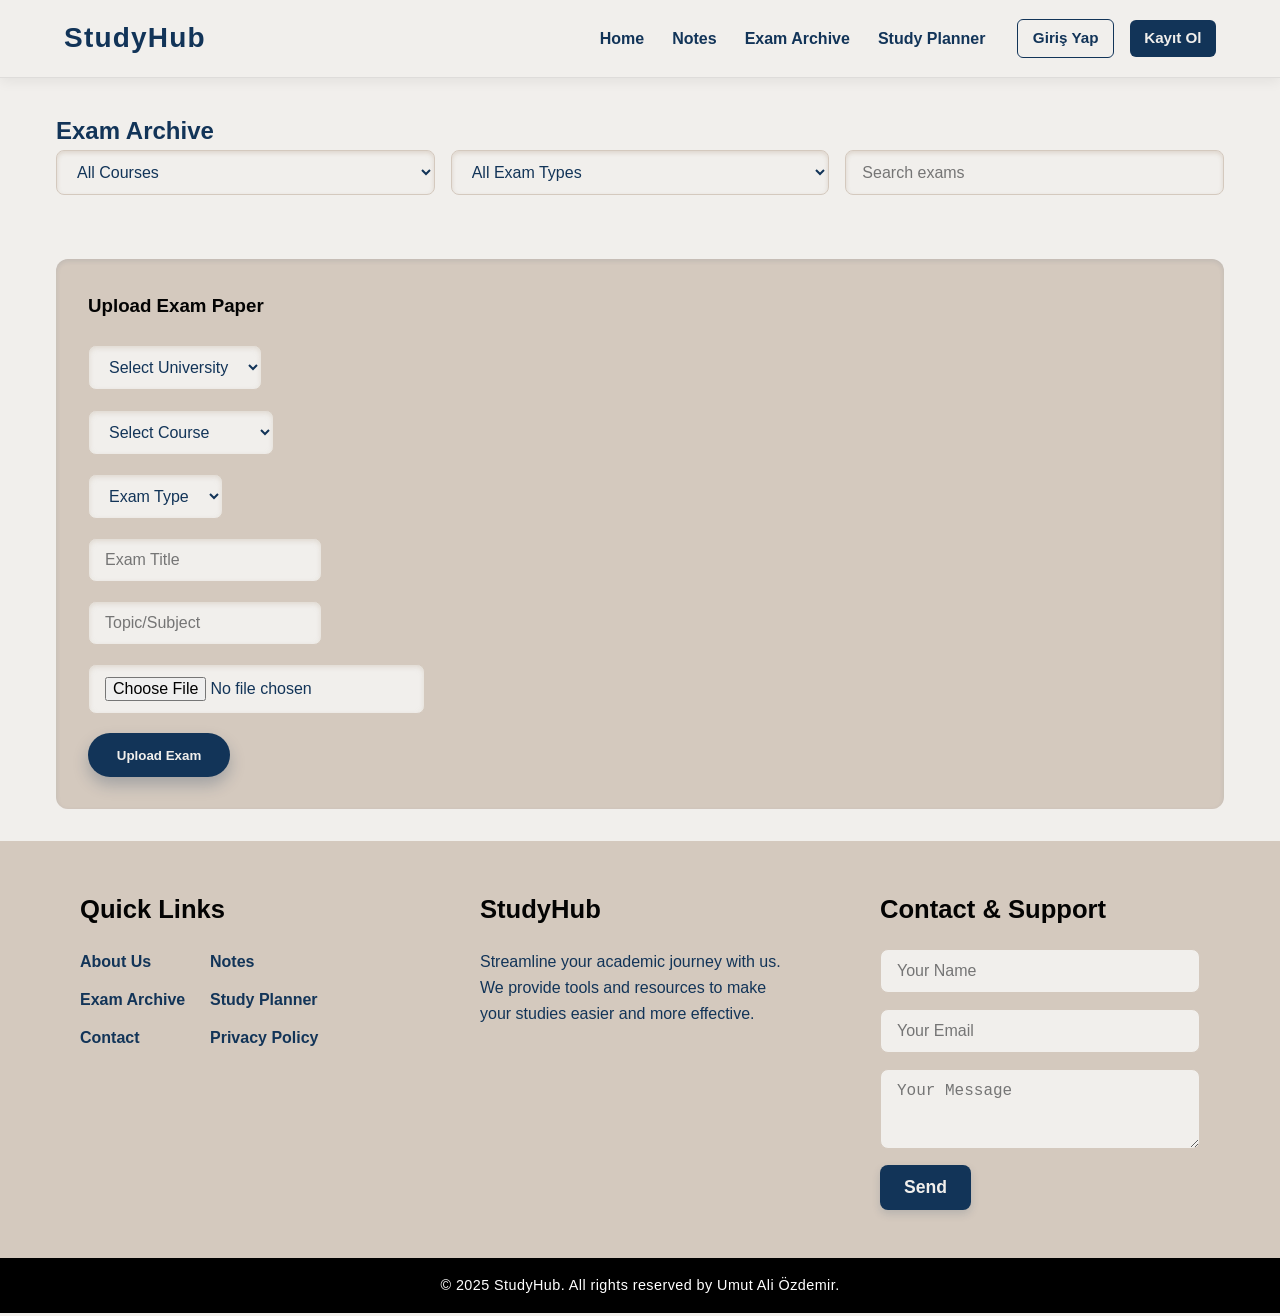
==== exams.html @ 8900dc06 "Initial commit: basic web project added" ====
<!DOCTYPE html>
<html lang="en">
<head>
  <meta charset="UTF-8" />
  <meta name="viewport" content="width=device-width, initial-scale=1" />
  <title>Exam Archive - Student Study Hub</title>
  <link rel="stylesheet" href="styles.css" />
</head>
<body>
<nav class="main-nav">
  <div class="logo">StudyHub</div>

  <div class="nav-right">
    <ul class="nav-links">
      <li><a href="index.html">Home</a></li>
      <li><a href="notes.html">Notes</a></li>
      <li><a href="exams.html" class="active">Exam Archive</a></li>
      <li><a href="planner.html">Study Planner</a></li>
    </ul>

    <div class="auth-buttons">
      <a href="login.html" class="btn-login">Giriş Yap</a>
      <a href="register.html" class="btn-signup">Kayıt Ol</a>
    </div>
  </div>

  <div class="nav-toggle">
    <span></span>
    <span></span>
    <span></span>
  </div>
</nav>



  <main>
    <section class="exam-archive container">
      <h2>Exam Archive</h2>

      <div class="exam-filters">
        <select id="course-filter" class="filter-dropdown">
          <option value="">All Courses</option>
          <option value="math">Mathematics</option>
          <option value="cs">Computer Science</option>
          <option value="physics">Physics</option>
          <option value="biology">Biology</option>
        </select>

        <select id="exam-type-filter" class="filter-dropdown">
          <option value="">All Exam Types</option>
          <option value="midterm">Midterm</option>
          <option value="final">Final</option>
          <option value="resit">Resit</option>
          <option value="quiz">Quiz</option>
        </select>

        <input type="text" id="exam-search" placeholder="Search exams" class="search-input" />
      </div>

      <div class="exam-grid">
        <!-- Dynamic exams here -->
      </div>

      <div class="upload-exam-section">
        <h3>Upload Exam Paper</h3>
        <form id="exam-upload-form">
          <div class="form-group">
            <select id="upload-university" required>
              <option value="">Select University</option>
              <option value="mit">MIT</option>
              <option value="harvard">Harvard</option>
              <option value="stanford">Stanford</option>
            </select>
          </div>
          <div class="form-group">
            <select id="upload-course" required>
              <option value="">Select Course</option>
              <option value="math">Mathematics</option>
              <option value="cs">Computer Science</option>
              <option value="physics">Physics</option>
              <option value="biology">Biology</option>
            </select>
          </div>
          <div class="form-group">
            <select id="upload-exam-type" required>
              <option value="">Exam Type</option>
              <option value="midterm">Midterm</option>
              <option value="final">Final</option>
              <option value="resit">Resit</option>
              <option value="quiz">Quiz</option>
            </select>
          </div>
          <div class="form-group">
            <input type="text" id="exam-title" placeholder="Exam Title" required />
          </div>
          <div class="form-group">
            <input type="text" id="exam-topic" placeholder="Topic/Subject" required />
          </div>
          <div class="form-group">
            <input type="file" id="exam-file" accept=".pdf" required />
          </div>
          <button type="submit" class="upload-btn">Upload Exam</button>
        </form>
      </div>
    </section>
  </main>

<footer>
  <div class="main-footer">
    <div class="footer-left">
      <h3>Quick Links</h3>
      <ul class="quick-links">
        <li><a href="about.html">About Us</a></li>
        <li><a href="notes.html">Notes</a></li>
        <li><a href="exams.html">Exam Archive</a></li>
        <li><a href="planner.html">Study Planner</a></li>
        <li><a href="contact.html">Contact</a></li>
        <li><a href="privacy.html">Privacy Policy</a></li>
      </ul>
      
    </div>

    <div class="footer-middle">
      <h3>StudyHub</h3>
      <p>
        Streamline your academic journey with us. We provide tools and resources to make your studies easier and more effective.
      </p>
      <div class="social-media" aria-label="Social Media Links">
        <a href="#" aria-label="Instagram"><i class="fab fa-instagram"></i></a>
        <a href="#" aria-label="Twitter"><i class="fab fa-twitter"></i></a>
        <a href="#" aria-label="LinkedIn"><i class="fab fa-linkedin"></i></a>
      </div>

      
    </div>

    <div class="footer-right">
      <h3>Contact & Support</h3>
      <form class="footer-form" onsubmit="return false;">
        <input type="text" placeholder="Your Name" required maxlength="50" />
        <input type="email" placeholder="Your Email" required maxlength="50" />
        <textarea rows="3" placeholder="Your Message" maxlength="300"></textarea>
        <button type="submit">Send</button>
      </form>
    </div>
</div>

  <div class="footer-bottom">
    © 2025 StudyHub. All rights reserved by Umut Ali Özdemir.
  </div>
</footer>

  <script src="script.js"></script>
</body>
</html>
---- styles.css ----
:root {
    --background-color: rgb(241, 239, 236);
    --secondary-background: rgb(212, 201, 190);
    --primary-text: rgb(18, 52, 88);
    --dark-accent: rgb(3, 3, 3);
    --transition-speed: 0.3s;
}

/* Reset */
* {
    margin: 0;
    padding: 0;
    box-sizing: border-box;
}

html, body {
  height: 100%;
  margin: 0;
  padding: 0;
}



main {
  flex: 1 0 auto;  /* main içeriğin büyümesini sağlar */
}

footer {
  flex-shrink: 0;  /* footer küçülmez, hep en altta kalır */
}
/* Body */
body {
    font-family: 'Segoe UI', Tahoma, Geneva, Verdana, sans-serif;
    background-color: var(--background-color);
    color: var(--primary-text);
    line-height: 1.6;
    margin: 0;

    display: flex;
    flex-direction: column;
    min-height: 100vh;

    padding-top: 80px; /* Navbar yüksekliği kadar boşluk (ayarlanabilir) */
}



/* Navigation Bar */
.main-nav {
    position: fixed;
    top: 0;
    left: 0;
    right: 0;
    z-index: 1000;
    width: 100%;
    box-sizing: border-box;
    background-color: rgba(241, 239, 236, 0.95); /* var(--background-color) şeffaf */
    backdrop-filter: blur(4px); /* modern şeffaflık efekti */   
    border-bottom: 1px solid rgba(0, 0, 0, 0.08); /* alt çizgi daha yumuşak */
    box-shadow: 0 4px 12px rgba(0, 0, 0, 0.06); /* daha derin gölge */
    padding: 1rem 5%;
    color: var(--primary-text);
    display: flex;
    justify-content: space-between;  /* değişmedi */
    align-items: center;
    transition: background-color var(--transition-speed) ease, box-shadow var(--transition-speed) ease;
}

.logo {
    color: var(--primary-text);
    font-weight: 700;
    letter-spacing: 1.2px;
    font-size: 1.75rem;
    cursor: pointer;
    transition: transform var(--transition-speed) ease;
    user-select: none; /* Seçilemeyi engeller */
}

.logo:hover {
    transform: scale(1.05);
}



/* Yeni eklenen sağdaki kapsayıcı: nav-links + auth-buttons'ı birlikte tutacak */
.nav-right {
    display: flex;
    align-items: center;
    gap: 2rem;
}

.auth-buttons {
    display: flex;
    gap: 1rem;
    align-items: center;
}

.auth-buttons a {
    text-decoration: none;
    padding: 0.4rem 0.9rem;
    border-radius: 6px;
    font-size: 0.95rem;
    font-weight: 600;
    transition: background-color 0.3s ease, color 0.3s ease;
}

.btn-login {
    color: var(--primary-text);
    border: 1px solid var(--primary-text);
    background-color: transparent;
}

.btn-login:hover {
    background-color: var(--primary-text);
    color: var(--background-color);
}

.btn-signup {
    background-color: var(--primary-text);
    color: var(--background-color);
}

.btn-signup:hover {
    background-color: var(--dark-accent);
}

/* Nav links - margin kaldırıldı, gap ile aralık verildi */
.nav-links {
    display: flex;
    list-style: none;
    gap: 1.75rem;
    margin: 0;
    padding: 0;
}

.nav-links li {
    margin: 0;
}

.nav-links a {
    color: var(--primary-text);
    text-decoration: none;
    font-weight: 600;
    position: relative;
    transition: color var(--transition-speed) ease;
}

.nav-links a::after {
    content: '';
    position: absolute;
    width: 0;
    height: 2px;
    bottom: -5px;
    left: 0;
    background-color: var(--primary-text);
    transition: width var(--transition-speed) ease;
    border-radius: 2px;
}

.nav-links a:hover {
    color: var(--dark-accent);
}

.nav-links a:hover::after {
    width: 100%;
}

/* Mobile Nav Toggle */
.nav-toggle {
    display: none;
    flex-direction: column;
    cursor: pointer;
    width: 28px;
    height: 22px;
    justify-content: space-between;
}

.nav-toggle span {
    height: 3px;
    width: 100%;
    background-color: var(--primary-text);
    border-radius: 2px;
    transition: all var(--transition-speed) ease;
}

.nav-toggle:hover span {
    background-color: var(--dark-accent);
}

/* Hero Section */
.hero {
    background: linear-gradient(135deg, var(--primary-text), var(--secondary-background));
    color: var(--background-color);
    text-align: center;
    padding: 8rem 2rem;
    user-select: none;
}


.hero-content h1 {
    font-size: 3rem;
    font-weight: 700;
    margin-bottom: 0.75rem;
    text-shadow: 1px 1px 6px rgba(0,0,0,0.15);
}

.hero-content p {
    font-size: 1.2rem;
    margin-bottom: 2rem;
    font-weight: 500;
    text-shadow: 1px 1px 4px rgba(0,0,0,0.1);
}

.hero .subtext {
  font-size: 1rem;
  max-width: 600px;
  margin: 0 auto 2rem auto;
  color: rgba(255, 255, 255, 0.85); /* biraz daha soluk, ikincil yazı rengi */
  line-height: 1.6;
}

.cta-button {
    display: inline-block;
    background-color: var(--background-color);
    color: var(--primary-text);
    padding: 0.85rem 2rem;
    font-weight: 700;
    border-radius: 35px;
    text-decoration: none;
    box-shadow: 0 8px 15px rgba(212, 201, 190, 0.4);
    transition: all var(--transition-speed) ease;
    user-select: none;
}

.cta-button:hover {
    background-color: var(--primary-text);
    color: var(--background-color);
    box-shadow: 0 12px 20px rgba(3,3,3,0.4);
    transform: translateY(-4px);
}

/* Features Section */
.features {
    display: flex;
    justify-content: space-around;
    padding: 3rem 5%;
    background-color: var(--background-color);
    gap: 2rem;
    flex-wrap: wrap;
}

.feature {
    background-color: var(--secondary-background);
    border-radius: 12px;
    padding: 2rem 1.5rem;
    max-width: 300px;
    flex: 1 1 280px;
    box-shadow: 0 4px 8px rgba(18, 52, 88, 0.08);
    transition: transform var(--transition-speed) ease, box-shadow var(--transition-speed) ease;
    cursor: default;
    user-select: none;
}

.feature:hover {
    transform: translateY(-8px);
    box-shadow: 0 14px 24px rgba(18, 52, 88, 0.18);
}

.feature h2 {
    margin-bottom: 1rem;
    font-size: 1.5rem;
    color: var(--dark-accent);
}

.feature p {
    font-size: 1rem;
    color: var(--primary-text);
}

/* Notes & Exams Sections - Filters */
.notes-filter,
.exam-filters {
    display: flex;
    justify-content: space-between;
    margin-bottom: 2rem;
    gap: 1rem;
    flex-wrap: wrap;
}

.filter-dropdown,
.search-input {
    background-color: var(--background-color);
    border: 1.8px solid var(--secondary-background);
    padding: 0.75rem 1rem;
    border-radius: 8px;
    font-size: 1rem;
    color: var(--primary-text);
    box-shadow: inset 0 2px 4px rgba(212, 201, 190, 0.7);
    transition: border-color var(--transition-speed) ease, box-shadow var(--transition-speed) ease;
    flex: 1 1 250px;
    min-width: 200px;
    user-select: none;
}

.filter-dropdown:focus,
.search-input:focus,
input[type="text"]:focus,
select:focus {
    outline: none;
    border-color: var(--primary-text);
    box-shadow: 0 0 8px 2px rgba(18, 52, 88, 0.25);
}

/* Notes & Exams Grid */
.notes-grid,
.exam-grid {
    display: grid;
    grid-template-columns: repeat(auto-fill, minmax(280px, 1fr));
    gap: 1.25rem;
    margin-bottom: 2rem;
}

/* Cards */
.note-card,
.exam-card {
    background-color: var(--background-color);
    border: 1.5px solid var(--secondary-background);
    border-radius: 10px;
    padding: 1.5rem 1.25rem;
    box-shadow: 0 3px 6px rgba(18, 52, 88, 0.07);
    transition: transform var(--transition-speed) ease, box-shadow var(--transition-speed) ease;
    display: flex;
    flex-direction: column;
    user-select: none;
}

.note-card:hover,
.exam-card:hover {
    transform: translateY(-7px);
    box-shadow: 0 15px 30px rgba(18, 52, 88, 0.18);
}

.note-card h3,
.exam-card h3 {
    margin-bottom: 0.8rem;
    color: var(--dark-accent);
}

.note-details,
.exam-details {
    font-size: 0.9rem;
    color: var(--primary-text);
    margin-bottom: 1.1rem;
    font-weight: 500;
    user-select: text;
}

/* Download Buttons */
.download-btn,
.exam-download-btn {
    align-self: flex-start;
    background-color: var(--primary-text);
    color: var(--background-color);
    border: none;
    padding: 0.55rem 1.2rem;
    border-radius: 25px;
    font-weight: 600;
    cursor: pointer;
    box-shadow: 0 6px 10px rgba(18, 52, 88, 0.15);
    transition: background-color var(--transition-speed) ease, transform var(--transition-speed) ease;
    user-select: none;
    text-decoration: none;
    display: inline-block;
}

.download-btn:hover,
.exam-download-btn:hover {
    background-color: var(--dark-accent);
    transform: translateY(-3px);
    box-shadow: 0 8px 16px rgba(3, 3, 3, 0.25);
}

/* Upload Sections */
.upload-section,
.upload-exam-section {
    background-color: var(--secondary-background);
    padding: 2rem;
    border-radius: 12px;
    box-shadow: inset 0 2px 5px rgba(18, 52, 88, 0.1);
    user-select: none;
}

.upload-section h3,
.upload-exam-section h3 {
    margin-bottom: 1.5rem;
    font-weight: 700;
    color: var(--dark-accent);
}

/* Upload Forms */
.upload-section form,
.upload-exam-section form {
    display: flex;
    flex-direction: column;
    gap: 1.2rem;
}

.upload-section select,
.upload-exam-section select,
.upload-section input[type="text"],
.upload-exam-section input[type="text"],
.upload-section input[type="file"],
.upload-exam-section input[type="file"] {
    padding: 0.75rem 1rem;
    border-radius: 8px;
    border: 1.8px solid var(--secondary-background);
    background-color: var(--background-color);
    color: var(--primary-text);
    font-size: 1rem;
    box-shadow: inset 0 2px 5px rgba(212, 201, 190, 0.6);
    transition: border-color var(--transition-speed) ease, box-shadow var(--transition-speed) ease;
}

.upload-section select:focus,
.upload-exam-section select:focus,
.upload-section input[type="text"]:focus,
.upload-exam-section input[type="text"]:focus {
    outline: none;
    border-color: var(--primary-text);
    box-shadow: 0 0 9px 3px rgba(18, 52, 88, 0.22);
}

/* Upload Buttons */
.upload-btn {
    background-color: var(--primary-text);
    color: var(--background-color);
    padding: 0.9rem 1.8rem;
    font-weight: 700;
    border-radius: 35px;
    border: none;
    cursor: pointer;
    align-self: flex-start;
    box-shadow: 0 8px 15px rgba(18, 52, 88, 0.25);
    transition: background-color var(--transition-speed) ease, transform var(--transition-speed) ease;
    user-select: none;
}

.upload-btn:hover {
    background-color: var(--dark-accent);
    transform: translateY(-4px);
    box-shadow: 0 14px 24px rgba(3, 3, 3, 0.35);
}

/* Study Planner Section */
.study-planner {
    background-color: var(--background-color);
    padding: 4rem 5%;
    text-align: center;
}

.study-planner h2 {
    color: var(--dark-accent);
    margin-bottom: 1rem;
    font-size: 2rem;
}

.study-planner p {
    color: var(--primary-text);
    font-size: 1.1rem;
}





.main-footer {
  background-color: var(--secondary-background);
  padding: 3rem 4rem;
  color: var(--primary-text);
  font-size: 1rem;                /* Yazı boyutu biraz artırıldı */
  display: flex;
  gap: 3rem;
  flex-wrap: nowrap;
  justify-content: space-between;
  width: 100%;
  box-sizing: border-box;
  max-width: var(--max-width);
  margin: 0 auto;
  align-items: flex-start;
}

.footer-left, .footer-middle, .footer-right {
  flex: 1 1 33.333%;
  min-width: 200px;
  box-sizing: border-box;
  padding: 0 1rem;
  text-align: left;
  display: flex;
  flex-direction: column;
}

/* Başlıkları büyüttüm */
.main-footer h3, .main-footer h4 {
  color: var(--dark-accent);
  margin-bottom: 1.2rem;
  font-weight: 800;
  font-size: 1.6rem;          /* Başlık font büyüklüğü artırıldı */
}

/* Quick Links 2 sütun, biraz daha bol boşluk */
.quick-links {
  list-style: none;
  padding: 0;
  margin: 0;
  display: flex;
  flex-wrap: wrap;
  gap: 0;
  max-width: 260px;          /* biraz genişlettim */
}

.quick-links li {
  width: 50%;
  margin-bottom: 0.75rem;    /* alt boşluk biraz artırıldı */
}

.quick-links a {
  text-decoration: none;
  color: var(--primary-text);
  font-weight: 600;
  transition: color 0.3s ease;
}

.quick-links a:hover {
  color: var(--dark-accent);
}

/* Data Security kutusu biraz daha geniş ve üstten daha fazla boşluk */
.data-security {
  background-color: var(--background-color);
  border-radius: 8px;
  padding: 1rem 1.2rem;
  box-shadow: 0 2px 6px rgba(18, 52, 88, 0.08);
  color: var(--primary-text);
  font-size: 1rem;
  line-height: 1.6;
  margin-top: 2rem;
  max-width: 320px;
  text-align: left;
}

/* Contact form genişliği biraz artırıldı */
.footer-form {
  width: 100%;
  max-width: 360px;
  display: flex;
  flex-direction: column;
}

/* Input ve textarea font büyüklüğü artırıldı, padding artırıldı */
.footer-form input,
.footer-form textarea {
  width: 100%;
  padding: 0.75rem 1rem;
  margin-bottom: 1rem;
  border-radius: 8px;
  border: 1px solid var(--secondary-background);
  background-color: var(--background-color);
  color: var(--primary-text);
  font-size: 1rem;
  resize: vertical;
  box-sizing: border-box;
  transition: border-color 0.3s ease;
}

.footer-form input:focus,
.footer-form textarea:focus {
  outline: none;
  border-color: var(--primary-text);
  box-shadow: 0 0 6px rgba(18, 52, 88, 0.3);
}

/* Buton daha büyük ve belirgin */
.footer-form button {
  background-color: var(--primary-text);
  color: var(--background-color);
  padding: 0.75rem 1.5rem;
  border: none;
  border-radius: 8px;
  cursor: pointer;
  transition: background-color var(--transition-speed) ease, transform 0.2s ease;
  width: fit-content;
  align-self: flex-start;
  font-size: 1.1rem;
  font-weight: 700;
  box-shadow: 0 4px 8px rgba(18, 52, 88, 0.15);
}

.footer-form button:hover {
  background-color: var(--dark-accent);
  transform: translateY(-2px);
}

/* Responsive ayarlarda da form geniş ve okunaklı */
@media (max-width: 900px) {
  .footer-form {
    max-width: 100%;
    margin-bottom: 2rem;
  }
  .footer-form button {
    width: 100%;
    align-self: center;
  }
}

/* Sosyal medya ikonları görünümü zaten iyi, koruyabiliriz */

/* Footer Bottom */
.footer-bottom {
  background-color: #000;
  color: #fff;
  text-align: center;
  padding: 1rem 0;
  font-size: 0.9rem;
  letter-spacing: 0.03em;
  width: 100%;
  margin: 0;
  flex-shrink: 0;
}


/* Sosyal medya ikonları */
.social-media {
  margin-top: 1rem;
  display: flex;
  justify-content: center; /* orta hizala */
  gap: 1rem;
}

.social-media a {
  color: var(--primary-text);
  font-size: 1.3rem;
  transition: color 0.3s ease;
  text-decoration: none;
}

.social-media a:hover {
  color: var(--dark-accent);
}







/* Responsive Styles */
@media screen and (max-width: 768px) {
    .nav-toggle {
        display: flex;
    }

    .nav-links {
        position: absolute;
        top: 62px;
        left: 0;
        width: 100%;
        background-color: var(--background-color);
        flex-direction: column;
        border-top: 1.5px solid var(--secondary-background);
        box-shadow: 0 8px 15px rgba(18, 52, 88, 0.15);
        display: none;
        z-index: 999;
    }

    .nav-links.show {
        display: flex;
    }

    .nav-links li {
        margin: 1rem 0;
        text-align: center;
    }

    .features {
        flex-direction: column;
        align-items: center;
    }

    .feature {
        margin-bottom: 1.5rem;
    }

    .notes-filter,
    .exam-filters {
        flex-direction: column;
    }

    .filter-dropdown,
    .search-input {
        width: 100%;
    }
}


/* Mobil menü açıkken .nav-links görünür olur */
.nav-links.show {
    display: flex !important;
    flex-direction: column;
    position: absolute;
    top: 60px; /* Menü yüksekliğine göre ayarla */
    left: 0;
    width: 100%;
    background-color: var(--background-color);
    border-top: 1px solid var(--secondary-background);
    padding: 1rem 0;
    z-index: 1000;
}

/* Menü elemanları mobilde daha uygun görünür */
.nav-links.show li {
    margin: 1rem 0;
    text-align: center;
}


.note-card,
.exam-card,
.feature {
    background-color: var(--background-color);
    border: 1px solid var(--secondary-background);
    transition: transform 0.3s ease, box-shadow 0.3s ease;
    will-change: transform;
}

.note-card:hover,
.exam-card:hover,
.feature:hover {
    transform: translateY(-8px) scale(1.02);
    box-shadow: 0 8px 20px rgba(18, 52, 88, 0.15);
}


.fade-in {
    opacity: 0;
    transform: translateY(30px);
    transition: opacity 0.6s ease-out, transform 0.6s ease-out;
}

.fade-in.visible {
    opacity: 1;
    transform: translateY(0);
}


.cta-button:active,
.upload-btn:active,
.download-btn:active {
    transform: scale(0.96);
    box-shadow: 0 3px 6px rgba(3, 3, 3, 0.2);
}

/* --- SENİN ESKİ CSS’NİN TAMAMI --- */
/* ... Eski CSS kodların olduğu kısım değişmeden kalacak ... */

/* Eklenen ana sayfa bölümleri için ek stil */
/* Testimonial bölümü */
.testimonials {
  background-color: var(--secondary-background);
  padding: 2.5rem 1rem;
  border-radius: 10px;
  margin: 3rem 0;
  text-align: center;
}

.testimonial-list {
  display: flex;
  justify-content: center;
  gap: 2rem;
  flex-wrap: wrap;
}

.testimonial {
  background-color: var(--background-color);
  padding: 1.5rem;
  border-radius: 8px;
  box-shadow: 0 6px 12px rgba(18, 52, 88, 0.1);
  max-width: 300px;
}

.testimonial p {
  font-style: italic;
  margin-bottom: 1rem;
}

.testimonial span {
  font-weight: 600;
  color: var(--primary-text);
}

/* Haber listesi */
.news {
  margin-bottom: 3rem;
  text-align: center;
}

.news-list {
  list-style-type: disc;
  padding-left: 1.5rem;
  font-size: 1.1rem;
  color: var(--primary-text);
  max-width: 700px;
  margin: 0 auto;
}

/* Container sınıfı eklenmişse, ona max genişlik ve padding */
.container {
  max-width: 1200px;
  margin: 0 auto;
  padding: 2rem 1rem;
}


.news h3,
.updates h3 {
  font-size: 1.6rem;
  color: var(--primary-text);
  margin-bottom: 1rem;
  font-weight: 700;
  border-bottom: 2px solid var(--primary-text);
  display: inline-block;
  padding-bottom: 0.3rem;
}

.news-list li,
.updates-list li {
  position: relative;
  padding-left: 25px;
  margin-bottom: 0.7rem;
  font-size: 1.1rem;
  color: var(--primary-text);
  cursor: default;
}

/* Küçük ok ikonu (SVG veya Unicode kullanabiliriz) */
.news-list li::before,
.updates-list li::before {
  content: "➔"; /* Unicode ok işareti */
  position: absolute;
  left: 0;
  top: 0;
  color: var(--secondary-background);
  font-size: 1.3rem;
  line-height: 1;
  user-select: none;
}

/* Listelerin arasına hafif çizgi */
.news-list li:not(:last-child),
.updates-list li:not(:last-child) {
  border-bottom: 1px solid var(--secondary-background);
  padding-bottom: 0.5rem;
}

/* Updates bölüm ufak padding ve aralık */
.updates {
  margin-top: 2rem;
  background-color: var(--background-color);
  border: 1px solid var(--secondary-background);
  border-radius: 8px;
  padding: 1rem 1.5rem;
  max-width: 600px;
  margin-left: auto;
  margin-right: auto;
}

/* Responsive de liste font boyutu */
@media screen and (max-width: 768px) {
  .news-list li,
  .updates-list li {
    font-size: 1rem;
  }
}

/* Features container: 3 kutu yan yana, aralarında eşit boşluk */
.features {
  max-width: 960px;                 /* genişlik sınırı */
  margin: 3rem auto 3rem auto;      /* üst ve alt boşluk, sayfa ortasında */
  padding: 0 1rem;                  /* yandan boşluk */
  display: flex !important;         /* kesin flex yap, !important ekledim */
  justify-content: center;          /* kutuları ortala */
  gap: 3rem;                       /* kutular arası boşluk */
  flex-wrap: nowrap;                /* tek satırda kalacak */
}

/* Features içindeki her kutu */
.feature {
  background-color: var(--background-color);
  border: 1px solid var(--secondary-background);
  padding: 1.5rem;
  border-radius: 8px;
  text-align: center;
  width: 280px;                    /* sabit genişlik */
  transition: transform 0.3s ease;
  box-sizing: border-box;
  flex-shrink: 0;                 /* kutular küçülmesin */
}

.feature:hover {
  transform: translateY(-5px);
  box-shadow: 0 6px 12px rgba(18, 52, 88, 0.1);
}

/* Testimonials ana kapsayıcı */
.testimonials {
  background-color: var(--secondary-background);
  padding: 2rem 1.5rem;
  border-radius: 10px;
  box-shadow: 0 4px 8px rgba(18, 52, 88, 0.1);
  max-width: 960px;
  margin: 0 auto 4rem auto;      /* sayfada ortalanmış, alt boşluk */
  color: var(--primary-text);
}

/* Testimonials başlık */
.testimonials h2 {
  text-align: center;
  font-size: 2rem;
  font-weight: 700;
  margin-bottom: 2rem;
  letter-spacing: 1px;
  color: var(--dark-accent);
}

.feature-icon {
  font-size: 2rem;
  color: var(--primary-text);
  margin-bottom: 0.3rem;
}




.about,
.why-studyhub {
  background-color: var(--background-color);
  padding: 2rem 1.5rem;
  max-width: var(--max-width);
  margin: 0 auto 4rem auto;
  color: var(--primary-text);
  text-align: center;
}

.about h2,
.why-studyhub h2 {
  font-size: 2rem;
  font-weight: bold;
  margin-bottom: 1rem;
  color: var(--dark-accent);
}

.about p {
  font-size: 1.1rem;
  line-height: 1.6;
  max-width: 800px;
  margin: 0 auto;
}

.why-list {
  list-style: none;
  padding: 0;
  margin-top: 1rem;
}

.why-list li {
  font-size: 1.05rem;
  margin: 0.6rem 0;
  display: flex;
  align-items: center;
  justify-content: center;
  gap: 0.6rem;
  color: var(--primary-text);
}





.join-us,
.security,
.popular-courses {
  text-align: center;
  margin: 4rem auto;
  padding: 2rem 1.5rem;
  background-color: var(--secondary-background);
  border-radius: 10px;
  max-width: 960px;
  box-shadow: 0 4px 8px rgba(18, 52, 88, 0.05);
}

.join-us h2,
.security h2,
.popular-courses h2 {
  color: var(--dark-accent);
  margin-bottom: 1rem;
  font-size: 1.75rem;
}

.join-us p,
.security p {
  font-size: 1rem;
  color: var(--primary-text);
  margin-bottom: 1.5rem;
  line-height: 1.6;
}

.course-grid {
  display: flex;
  gap: 2rem;
  justify-content: center;
  flex-wrap: wrap;
  margin-top: 2rem;
}

.course-card {
  background-color: var(--background-color);
  border: 1px solid var(--secondary-background);
  padding: 1.5rem;
  border-radius: 8px;
  width: 240px;
  box-shadow: 0 2px 6px rgba(18, 52, 88, 0.1);
  transition: transform 0.3s ease;
}

.course-card:hover {
  transform: translateY(-5px);
  box-shadow: 0 6px 12px rgba(18, 52, 88, 0.15);
}

.course-card h3 {
  color: var(--primary-text);
  margin-bottom: 0.5rem;
}

.course-card p {
  color: var(--dark-accent);
  font-weight: 600;
}
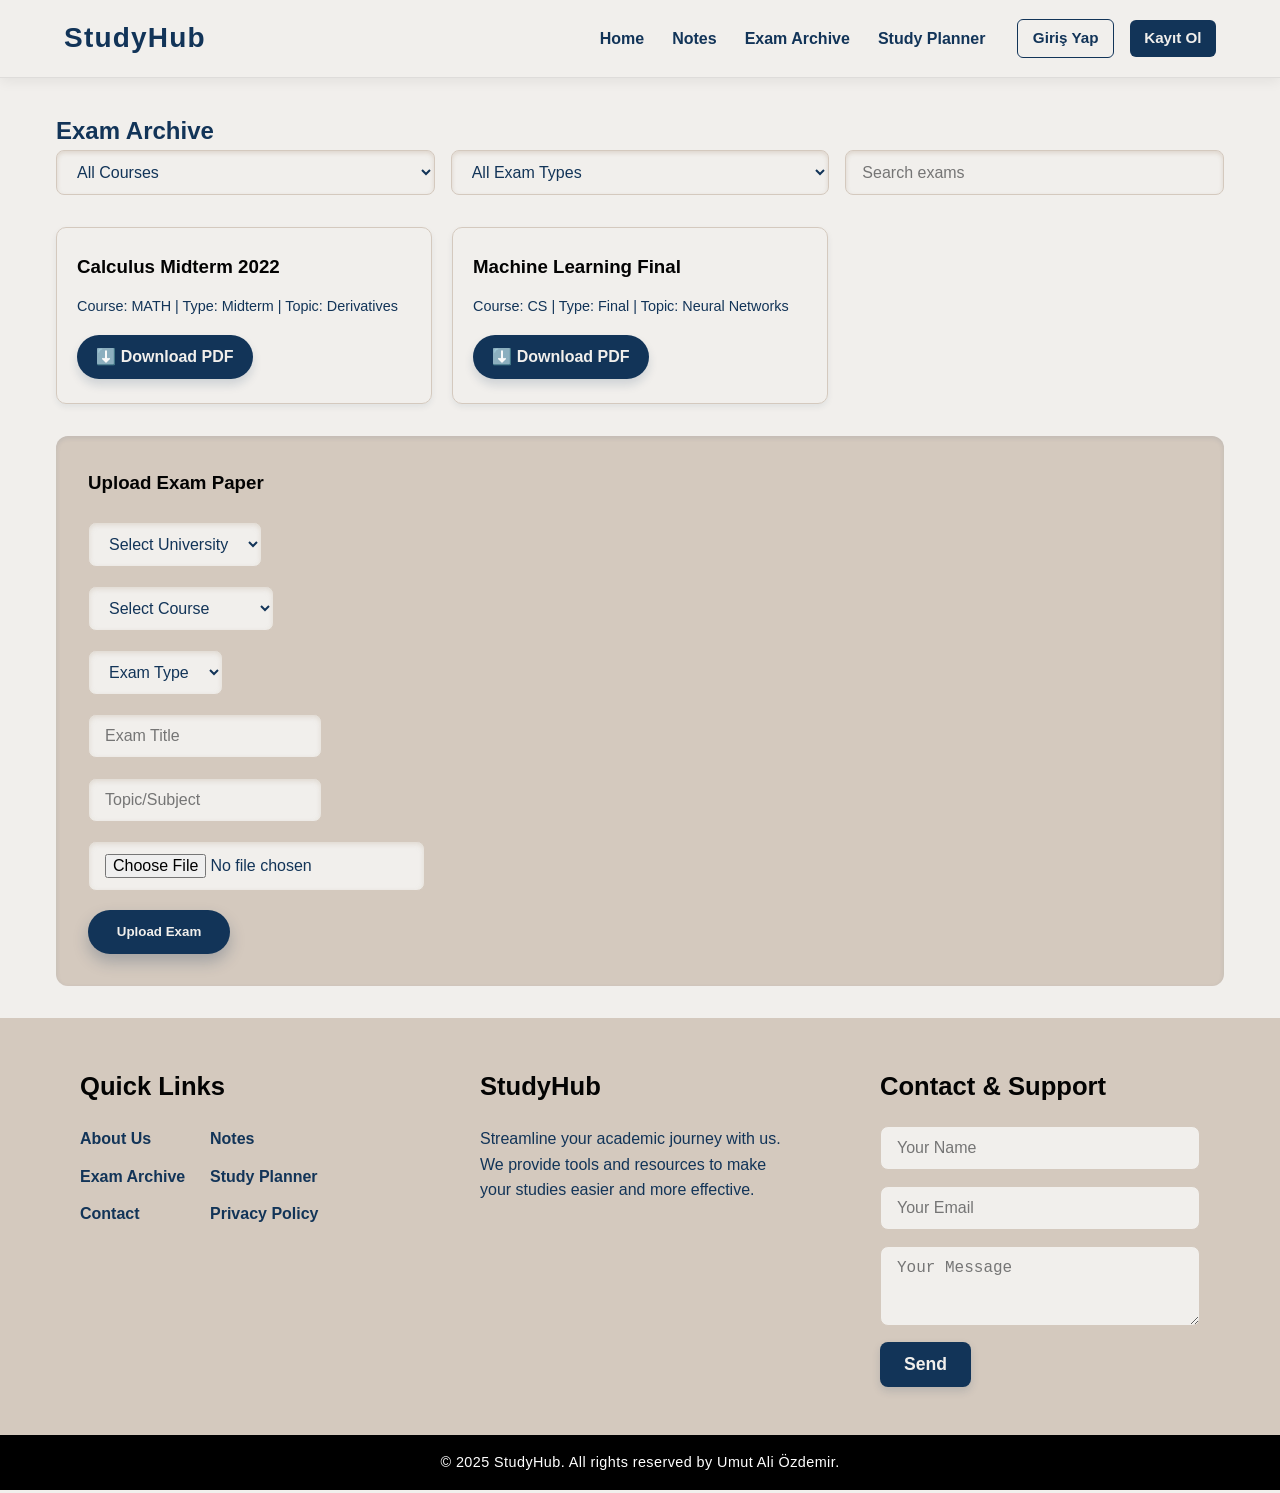
==== commit f8279fa4: "fix(navbar): resolve initialization errors and improve mobile navigation" ====
--- a/exams.html
+++ b/exams.html
@@ -10,7 +10,12 @@
 <nav class="main-nav">
   <div class="logo">StudyHub</div>
 
-  <div class="nav-right">
+  <button type="button" class="nav-toggle" aria-label="Toggle navigation" aria-expanded="false" aria-controls="primary-navigation">
+    <span aria-hidden="true"></span>
+    <span aria-hidden="true"></span>
+    <span aria-hidden="true"></span>
+  </button>
+  <div class="nav-right" id="primary-navigation">
     <ul class="nav-links">
       <li><a href="index.html">Home</a></li>
       <li><a href="notes.html">Notes</a></li>
@@ -24,11 +29,6 @@
     </div>
   </div>
 
-  <div class="nav-toggle">
-    <span></span>
-    <span></span>
-    <span></span>
-  </div>
 </nav>
 
 
--- a/styles.css
+++ b/styles.css
@@ -170,9 +170,18 @@
     display: none;
     flex-direction: column;
     cursor: pointer;
-    width: 28px;
-    height: 22px;
+    width: 44px;
+    height: 44px;
+    padding: 10px 8px;
+    border: 0;
+    background: transparent;
+    flex-shrink: 0;
     justify-content: space-between;
+}
+
+.nav-toggle:focus-visible {
+    outline: 2px solid var(--primary-text);
+    outline-offset: 3px;
 }
 
 .nav-toggle span {
@@ -659,9 +668,9 @@
         display: flex;
     }
 
-    .nav-links {
+    .main-nav .nav-right {
         position: absolute;
-        top: 62px;
+        top: 100%;
         left: 0;
         width: 100%;
         background-color: var(--background-color);
@@ -670,15 +679,32 @@
         box-shadow: 0 8px 15px rgba(18, 52, 88, 0.15);
         display: none;
         z-index: 999;
+        align-items: stretch;
+        gap: 1rem;
+        padding: 1rem 5%;
+        max-height: calc(100vh - 100%);
+        max-height: calc(100dvh - 100%);
+        overflow-y: auto;
     }
 
-    .nav-links.show {
+    .main-nav .nav-right.show {
         display: flex;
     }
 
-    .nav-links li {
-        margin: 1rem 0;
+    .main-nav .nav-links {
+        flex-direction: column;
+        gap: 0;
+    }
+
+    .main-nav .nav-links a {
+        display: block;
+        padding: 0.75rem;
         text-align: center;
+    }
+
+    .main-nav .auth-buttons {
+        justify-content: center;
+        flex-wrap: wrap;
     }
 
     .features {
@@ -699,27 +725,6 @@
     .search-input {
         width: 100%;
     }
-}
-
-
-/* Mobil menü açıkken .nav-links görünür olur */
-.nav-links.show {
-    display: flex !important;
-    flex-direction: column;
-    position: absolute;
-    top: 60px; /* Menü yüksekliğine göre ayarla */
-    left: 0;
-    width: 100%;
-    background-color: var(--background-color);
-    border-top: 1px solid var(--secondary-background);
-    padding: 1rem 0;
-    z-index: 1000;
-}
-
-/* Menü elemanları mobilde daha uygun görünür */
-.nav-links.show li {
-    margin: 1rem 0;
-    text-align: center;
 }
 
 
@@ -1047,3 +1052,530 @@
 }
 
 
+
+/* --- CALENDAR PLANNER STYLES --- */
+.study-planner {
+    background-color: var(--background-color);
+    padding: 2rem 2%;
+    text-align: center;
+    max-width: 1600px;
+    margin: 0 auto;
+}
+
+.calendar-header {
+    display: flex;
+    justify-content: space-between;
+    align-items: center;
+    margin-bottom: 1.5rem;
+}
+
+.calendar-header h2 {
+    color: var(--primary-text);
+    font-size: 2rem;
+    font-weight: 700;
+}
+
+.calendar-nav-btn {
+    background: transparent;
+    border: none;
+    font-size: 1.5rem;
+    cursor: pointer;
+    color: var(--primary-text);
+    padding: 0.5rem 1rem;
+    border-radius: 8px;
+    transition: background-color 0.3s ease;
+}
+
+.calendar-nav-btn:hover {
+    background-color: var(--secondary-background);
+}
+
+.calendar-weekdays {
+    display: grid;
+    grid-template-columns: repeat(7, 1fr);
+    gap: 10px;
+    margin-bottom: 10px;
+    font-weight: 600;
+    color: var(--primary-text);
+}
+
+.calendar-grid {
+    display: grid;
+    grid-template-columns: repeat(7, 1fr);
+    gap: 8px;
+    /* responsive min heights could be set */
+}
+
+.calendar-day {
+    background-color: #ffffff;
+    border: none;
+    border-radius: 16px;
+    min-height: 100px;
+    padding: 8px;
+    box-shadow: 0 4px 15px rgba(18, 52, 88, 0.05);
+    cursor: pointer;
+    transition: transform 0.3s ease, box-shadow 0.3s ease;
+    display: flex;
+    flex-direction: column;
+    align-items: center;
+    position: relative;
+    overflow: hidden;
+}
+
+.calendar-day.empty {
+    background-color: transparent;
+    border: none;
+    box-shadow: none;
+    cursor: default;
+}
+
+.calendar-day:hover:not(.empty) {
+    transform: translateY(-6px) scale(1.02);
+    box-shadow: 0 12px 24px rgba(18, 52, 88, 0.12);
+}
+
+.calendar-day.today {
+    background-color: #fcfcfc;
+    border: 2px solid var(--primary-text);
+}
+
+.calendar-day.today .day-number {
+    background-color: var(--primary-text);
+    color: #ffffff;
+    border-radius: 50%;
+    width: 32px;
+    height: 32px;
+    display: flex;
+    align-items: center;
+    justify-content: center;
+}
+
+.day-number {
+    font-weight: 700;
+    font-size: 1.2rem;
+    color: var(--dark-accent);
+    margin-bottom: auto;
+}
+
+.day-preview-tasks {
+    display: flex;
+    flex-wrap: wrap;
+    justify-content: center;
+    gap: 5px;
+    width: 100%;
+    margin-top: 8px;
+    margin-bottom: 4px;
+}
+
+.task-dot {
+    width: 10px;
+    height: 10px;
+    border-radius: 50%;
+    background-color: #3498db;
+    box-shadow: 0 1px 3px rgba(0,0,0,0.1);
+}
+
+.task-dot.done {
+    background-color: #2ecc71;
+}
+
+.task-dot.more {
+    background-color: #bdc3c7;
+    width: 8px;
+    height: 8px;
+    margin-top: 1px;
+}
+
+/* --- MODAL STYLES --- */
+.modal {
+    display: none; 
+    position: fixed; 
+    z-index: 2000; 
+    left: 0;
+    top: 0;
+    width: 100%; 
+    height: 100%; 
+    background-color: rgba(0,0,0,0.4); 
+    backdrop-filter: blur(5px);
+    align-items: center;
+    justify-content: center;
+}
+
+.modal.show {
+    display: flex;
+}
+
+.modal-content {
+    background-color: var(--background-color);
+    padding: 2rem;
+    border-radius: 16px;
+    width: 90%;
+    max-width: 500px;
+    box-shadow: 0 10px 30px rgba(0,0,0,0.3);
+    position: relative;
+    max-height: 90vh;
+    overflow-y: auto;
+}
+
+.close-modal {
+    color: var(--primary-text);
+    position: absolute;
+    top: 15px;
+    right: 20px;
+    font-size: 28px;
+    font-weight: bold;
+    cursor: pointer;
+    transition: color 0.3s ease;
+}
+
+.close-modal:hover {
+    color: var(--dark-accent);
+}
+
+#modal-date-title {
+    font-size: 1.8rem;
+    color: var(--dark-accent);
+    margin-bottom: 1.5rem;
+    text-align: left;
+    border-bottom: 2px solid var(--secondary-background);
+    padding-bottom: 10px;
+}
+
+.day-stats {
+    display: flex;
+    gap: 1rem;
+    margin-bottom: 1.5rem;
+}
+
+.stat-box {
+    background-color: var(--secondary-background);
+    padding: 1rem;
+    border-radius: 8px;
+    flex: 1;
+    text-align: center;
+}
+
+.stat-value {
+    display: block;
+    font-size: 1.5rem;
+    font-weight: bold;
+    color: var(--dark-accent);
+}
+
+.stat-label {
+    font-size: 0.85rem;
+    color: var(--primary-text);
+}
+
+.modal-section {
+    margin-bottom: 1.5rem;
+    text-align: left;
+}
+
+.modal-section h4 {
+    color: var(--primary-text);
+    margin-bottom: 10px;
+}
+
+#day-general-note {
+    width: 100%;
+    padding: 10px;
+    border-radius: 8px;
+    border: 1px solid var(--secondary-background);
+    resize: vertical;
+    min-height: 80px;
+    font-family: inherit;
+    font-size: 0.95rem;
+    margin-bottom: 10px;
+}
+
+.task-list {
+    list-style: none;
+    padding: 0;
+    margin-bottom: 15px;
+    display: flex;
+    flex-direction: column;
+    gap: 8px;
+}
+
+.task-item {
+    background-color: #fff;
+    border: 1px solid var(--secondary-background);
+    padding: 10px 12px;
+    border-radius: 8px;
+    display: flex;
+    flex-direction: column;
+    gap: 8px;
+}
+
+.task-item-header {
+    display: flex;
+    align-items: center;
+    justify-content: space-between;
+    gap: 10px;
+}
+
+.task-checkbox-wrapper {
+    display: flex;
+    align-items: center;
+    gap: 10px;
+    flex: 1;
+}
+
+.task-checkbox {
+    width: 18px;
+    height: 18px;
+    cursor: pointer;
+    accent-color: var(--primary-text);
+}
+
+.task-text {
+    font-size: 1rem;
+    color: var(--primary-text);
+    flex: 1;
+}
+
+.task-item.completed .task-text {
+    text-decoration: line-through;
+    color: #888;
+}
+
+.btn-delete-task {
+    background: none;
+    border: none;
+    color: #e74c3c;
+    cursor: pointer;
+    font-size: 1.2rem;
+    padding: 0 5px;
+}
+
+.btn-delete-task:hover {
+    color: #c0392b;
+}
+
+.task-note-input {
+    width: 100%;
+    padding: 6px 10px;
+    font-size: 0.85rem;
+    border: 1px dashed var(--secondary-background);
+    border-radius: 6px;
+    background-color: #f9f9f9;
+}
+
+.task-note-input:focus {
+    outline: none;
+    border-color: var(--primary-text);
+    background-color: #fff;
+}
+
+.add-task-form {
+    display: flex;
+    flex-direction: column;
+    gap: 10px;
+}
+
+#new-task-input {
+    flex: 1;
+    padding: 10px 15px;
+    border-radius: 8px;
+    border: 1px solid var(--secondary-background);
+    font-size: 1rem;
+}
+
+.btn-add-task {
+    background-color: var(--primary-text);
+    color: #fff;
+    border: none;
+    border-radius: 8px;
+    width: 45px;
+    font-size: 1.5rem;
+    cursor: pointer;
+    transition: background-color 0.2s;
+}
+
+.btn-add-task:hover {
+    background-color: var(--dark-accent);
+}
+
+@media (max-width: 768px) {
+    .calendar-weekdays, .calendar-grid {
+        gap: 5px;
+    }
+    .calendar-day {
+        min-height: 80px;
+        padding: 5px;
+    }
+    .day-number {
+        font-size: 0.9rem;
+    }
+    .preview-task {
+        font-size: 0.65rem;
+        padding: 1px 4px;
+    }
+}
+
+
+.day-note-icon {
+    position: absolute;
+    top: 10px;
+    right: 10px;
+    font-size: 1.1rem;
+    color: #e67e22; /* Soft orange for note */
+}
+
+.day-progress {
+    font-size: 0.8rem;
+    font-weight: 700;
+    color: var(--primary-text);
+    margin-top: 4px;
+    background-color: var(--secondary-background);
+    padding: 2px 6px;
+    border-radius: 12px;
+}
+
+.day-progress.completed-all {
+    background-color: #2ecc71;
+    color: white;
+}
+
+
+.btn-ai {
+    background: linear-gradient(135deg, #a29bfe, #6c5ce7);
+    color: white;
+    border: none;
+    padding: 8px 16px;
+    border-radius: 20px;
+    font-weight: 700;
+    cursor: pointer;
+    box-shadow: 0 4px 10px rgba(108, 92, 231, 0.3);
+    transition: transform 0.3s, box-shadow 0.3s;
+    font-size: 0.95rem;
+}
+.btn-ai:hover {
+    transform: translateY(-2px);
+    box-shadow: 0 6px 15px rgba(108, 92, 231, 0.4);
+}
+
+
+/* --- DEADLINE TRACKER LAYOUT --- */
+.planner-layout {
+    position: relative;
+    max-width: 800px;
+    margin: 0 auto;
+}
+
+.calendar-main {
+    width: 100%;
+}
+
+.deadline-alerts-panel {
+    position: absolute;
+    top: 0;
+    left: calc(100% + 20px);
+    width: 260px;
+    background: rgba(255, 255, 255, 0.7);
+    backdrop-filter: blur(10px);
+    border-radius: 16px;
+    padding: 1.5rem;
+    box-shadow: 0 8px 25px rgba(18, 52, 88, 0.05);
+    border: 1px solid rgba(255, 255, 255, 0.5);
+}
+
+.alerts-title {
+    color: #e74c3c;
+    font-size: 1.2rem;
+    margin-bottom: 1rem;
+    font-weight: 800;
+    text-align: left;
+    border-bottom: 2px solid rgba(231, 76, 60, 0.2);
+    padding-bottom: 0.5rem;
+}
+
+.no-alerts {
+    font-size: 0.95rem;
+    color: var(--primary-text);
+    opacity: 0.7;
+    text-align: left;
+}
+
+.alert-card {
+    background: #fff;
+    border-left: 4px solid #e74c3c;
+    padding: 12px;
+    border-radius: 8px;
+    box-shadow: 0 4px 10px rgba(0,0,0,0.05);
+    margin-bottom: 10px;
+    text-align: left;
+    animation: fadeInAlert 0.5s ease-out;
+}
+
+@keyframes fadeInAlert {
+    from { opacity: 0; transform: translateX(10px); }
+    to { opacity: 1; transform: translateX(0); }
+}
+
+.alert-title {
+    font-weight: 700;
+    color: var(--primary-text);
+    font-size: 0.95rem;
+    margin-bottom: 4px;
+}
+
+.alert-time {
+    font-size: 0.85rem;
+    color: #e74c3c;
+    font-weight: 600;
+}
+
+/* Calendar Deadline Indicators */
+.calendar-day.deadline-near {
+    border: 2px solid rgba(230, 126, 34, 0.5);
+}
+
+.calendar-day.deadline-urgent {
+    border: 2px solid #e74c3c;
+    box-shadow: 0 0 15px rgba(231, 76, 60, 0.2);
+}
+
+.task-dot.exam-dot {
+    background-color: #e74c3c !important;
+    box-shadow: 0 0 5px rgba(231, 76, 60, 0.5);
+}
+
+/* Task Form Updates */
+.task-input-wrapper {
+    flex: 1;
+    display: flex;
+    flex-direction: column;
+    gap: 8px;
+}
+
+.deadline-checkbox-label {
+    font-size: 0.85rem;
+    color: #e74c3c;
+    font-weight: 600;
+    display: flex;
+    align-items: center;
+    gap: 5px;
+    cursor: pointer;
+}
+
+.deadline-checkbox-label input {
+    cursor: pointer;
+    accent-color: #e74c3c;
+}
+
+/* Modal task list exam indicator */
+.task-item.is-exam {
+    border-left: 4px solid #e74c3c;
+}
+
+@media (max-width: 1250px) {
+    .deadline-alerts-panel {
+        position: static;
+        width: 100%;
+        margin-top: 20px;
+    }
+}
+
+
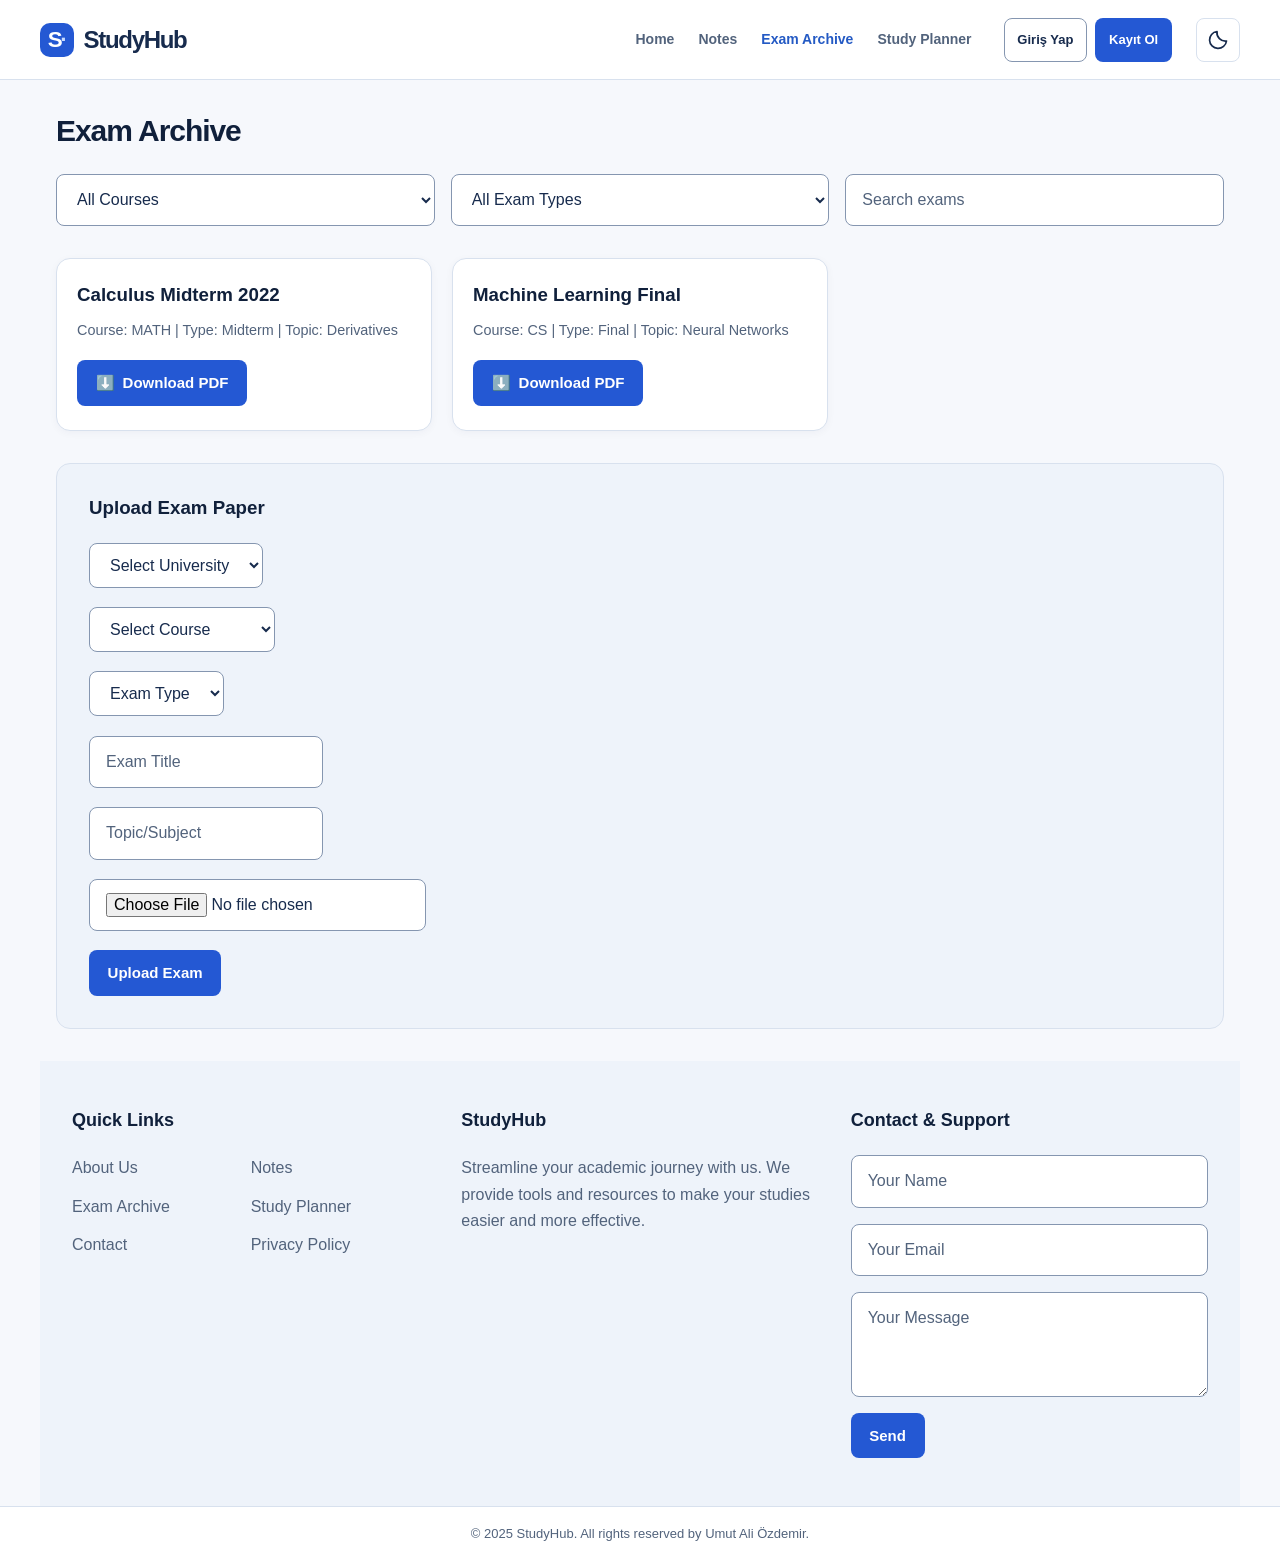
==== commit f0707a7b: "feat: modernize homepage and add light and dark themes - Add persistent system-aware theme switching" ====
--- a/exams.html
+++ b/exams.html
@@ -4,12 +4,16 @@
   <meta charset="UTF-8" />
   <meta name="viewport" content="width=device-width, initial-scale=1" />
   <title>Exam Archive - Student Study Hub</title>
+  <script src="theme.js"></script>
   <link rel="stylesheet" href="styles.css" />
 </head>
 <body>
 <nav class="main-nav">
-  <div class="logo">StudyHub</div>
-
+  <a class="logo" href="index.html" aria-label="StudyHub home"><span class="brand-mark" aria-hidden="true">S<span>·</span></span>StudyHub</a>
+    <button type="button" class="theme-toggle" aria-label="Dark theme" aria-pressed="false" hidden>
+      <svg class="theme-icon-moon" viewBox="0 0 24 24" aria-hidden="true"><path d="M20.5 13A8.5 8.5 0 0 1 11 3.5 8.5 8.5 0 1 0 20.5 13Z"/></svg>
+      <svg class="theme-icon-sun" viewBox="0 0 24 24" aria-hidden="true"><circle cx="12" cy="12" r="4"/><path d="M12 2v2m0 16v2M2 12h2m16 0h2M5 5l1.5 1.5m11 11L19 19M5 19l1.5-1.5m11-11L19 5"/></svg>
+    </button>
   <button type="button" class="nav-toggle" aria-label="Toggle navigation" aria-expanded="false" aria-controls="primary-navigation">
     <span aria-hidden="true"></span>
     <span aria-hidden="true"></span>
@@ -19,7 +23,7 @@
     <ul class="nav-links">
       <li><a href="index.html">Home</a></li>
       <li><a href="notes.html">Notes</a></li>
-      <li><a href="exams.html" class="active">Exam Archive</a></li>
+      <li><a href="exams.html" aria-current="page">Exam Archive</a></li>
       <li><a href="planner.html">Study Planner</a></li>
     </ul>
 
--- a/styles.css
+++ b/styles.css
@@ -1,1057 +1,1234 @@
+/* Design tokens. Legacy color names remain aliases for existing page styles. */
+
 :root {
-    --background-color: rgb(241, 239, 236);
-    --secondary-background: rgb(212, 201, 190);
-    --primary-text: rgb(18, 52, 88);
-    --dark-accent: rgb(3, 3, 3);
-    --transition-speed: 0.3s;
-}
-
-/* Reset */
+    color-scheme: light;
+    --background-color: #f6f8fc;
+    --surface: #ffffff;
+    --surface-subtle: #eef3fa;
+    --secondary-background: #e6edf6;
+    --primary-text: #172b4d;
+    --dark-accent: #10203b;
+    --text-muted: #52637c;
+    --border: #d8e1ee;
+    --input-border: #8596b0;
+    --accent: #245ac4;
+    --accent-solid: #2458d3;
+    --accent-hover: #1c45a6;
+    --accent-soft: #eaf1ff;
+    --on-accent: #ffffff;
+    --success: #18734f;
+    --danger: #b7333e;
+    --warning: #966010;
+    --shadow-sm: 0 2px 8px rgb(15 35 65 / 4%);
+    --shadow-lg: 0 20px 60px rgb(15 35 65 / 9%);
+    --radius-sm: 8px;
+    --radius-md: 14px;
+    --radius-lg: 22px;
+    --space-1: 0.25rem;
+    --space-2: 0.5rem;
+    --space-3: 0.75rem;
+    --space-4: 1rem;
+    --space-6: 1.5rem;
+    --space-8: 2rem;
+    --space-12: 3rem;
+    --space-16: 4rem;
+    --max-width: 1200px;
+    --transition-speed: 0.15s;
+}
+
+:root[data-theme="dark"] {
+    color-scheme: dark;
+    --background-color: #0e1625;
+    --surface: #172235;
+    --surface-subtle: #1c2b42;
+    --secondary-background: #253650;
+    --primary-text: #e6edf8;
+    --dark-accent: #f4f7fd;
+    --text-muted: #a9b8ce;
+    --border: #32455f;
+    --input-border: #6f839f;
+    --accent: #92b6ff;
+    --accent-solid: #3264d6;
+    --accent-hover: #2855ba;
+    --accent-soft: #1d3154;
+    --success: #77d7ae;
+    --danger: #ff949d;
+    --warning: #edbf78;
+    --shadow-sm: 0 2px 8px rgb(0 0 0 / 12%);
+    --shadow-lg: 0 20px 60px rgb(0 0 0 / 20%);
+}
+
+/* Shared typography, controls and spacing. */
+
 * {
+    box-sizing: border-box;
     margin: 0;
     padding: 0;
-    box-sizing: border-box;
-}
-
-html, body {
-  height: 100%;
-  margin: 0;
-  padding: 0;
-}
-
-
+}
+
+html {
+    min-height: 100%;
+    scroll-padding-top: 100px;
+}
+
+body {
+    min-height: 100vh;
+    display: flex;
+    flex-direction: column;
+    padding-top: 80px;
+    background: var(--background-color);
+    color: var(--primary-text);
+    font-family: 'Segoe UI', -apple-system, BlinkMacSystemFont, Arial, sans-serif;
+    font-size: 1rem;
+    line-height: 1.65;
+    -webkit-font-smoothing: antialiased;
+}
 
 main {
-  flex: 1 0 auto;  /* main içeriğin büyümesini sağlar */
+    flex: 1 0 auto;
+    min-width: 0;
 }
 
 footer {
-  flex-shrink: 0;  /* footer küçülmez, hep en altta kalır */
-}
-/* Body */
-body {
-    font-family: 'Segoe UI', Tahoma, Geneva, Verdana, sans-serif;
-    background-color: var(--background-color);
+    flex-shrink: 0;
+}
+
+h1, h2, h3, h4 {
+    color: var(--dark-accent);
+    line-height: 1.25;
+    font-weight: 700;
+}
+
+h1, h2 {
+    letter-spacing: -0.035em;
+}
+
+a {
+    color: var(--accent);
+    text-underline-offset: 0.2em;
+}
+
+button, input, select, textarea {
+    font: inherit;
+}
+
+button, a {
+    -webkit-tap-highlight-color: transparent;
+}
+
+button {
+    cursor: pointer;
+}
+
+svg {
+    width: 24px;
+    height: 24px;
+    flex-shrink: 0;
+    fill: none;
+    stroke: currentColor;
+    stroke-width: 1.7;
+    stroke-linecap: round;
+    stroke-linejoin: round;
+}
+
+:focus-visible {
+    outline: 3px solid var(--accent);
+    outline-offset: 4px;
+}
+
+input, select, textarea {
     color: var(--primary-text);
-    line-height: 1.6;
-    margin: 0;
-
-    display: flex;
-    flex-direction: column;
-    min-height: 100vh;
-
-    padding-top: 80px; /* Navbar yüksekliği kadar boşluk (ayarlanabilir) */
-}
-
-
-
-/* Navigation Bar */
+    background: var(--surface);
+    accent-color: var(--accent-solid);
+}
+
+input::placeholder, textarea::placeholder {
+    color: var(--text-muted);
+    opacity: 1;
+}
+
+input[type="text"], input[type="email"], input[type="file"], select, textarea {
+    border: 1px solid var(--input-border);
+    border-radius: var(--radius-sm);
+    padding: 0.75rem 1rem;
+    min-width: 0;
+}
+
+input:focus-visible, select:focus-visible, textarea:focus-visible {
+    outline-offset: 2px;
+    border-color: var(--accent);
+}
+
+.button, .btn-login, .btn-signup, .download-btn, .exam-download-btn, .upload-btn, .footer-form button {
+    display: inline-flex;
+    justify-content: center;
+    align-items: center;
+    gap: var(--space-2);
+    min-height: 44px;
+    border: 1px solid transparent;
+    border-radius: var(--radius-sm);
+    padding: 0.65rem 1.1rem;
+    font-size: 0.9375rem;
+    font-weight: 600;
+    line-height: 1.5;
+    text-decoration: none;
+    transition: background-color var(--transition-speed), border-color var(--transition-speed);
+}
+
+.button-primary, .btn-signup, .download-btn, .exam-download-btn, .upload-btn, .footer-form button {
+    color: var(--on-accent);
+    background: var(--accent-solid);
+}
+
+.button-primary:hover, .btn-signup:hover, .download-btn:hover, .exam-download-btn:hover, .upload-btn:hover, .footer-form button:hover {
+    background: var(--accent-hover);
+}
+
+.button-secondary, .btn-login {
+    color: var(--primary-text);
+    background: var(--surface);
+    border-color: var(--input-border);
+}
+
+.button-secondary:hover, .btn-login:hover {
+    background: var(--surface-subtle);
+}
+
+.container {
+    width: 100%;
+    max-width: var(--max-width);
+    margin: 0 auto;
+    padding: var(--space-8) var(--space-4);
+}
+
+.page-shell {
+    width: min(1200px, calc(100% - 64px));
+    margin-inline: auto;
+}
+
+/* Common navbar. The theme control stays visible outside the mobile panel. */
+
 .main-nav {
     position: fixed;
-    top: 0;
-    left: 0;
-    right: 0;
+    inset: 0 0 auto;
     z-index: 1000;
-    width: 100%;
-    box-sizing: border-box;
-    background-color: rgba(241, 239, 236, 0.95); /* var(--background-color) şeffaf */
-    backdrop-filter: blur(4px); /* modern şeffaflık efekti */   
-    border-bottom: 1px solid rgba(0, 0, 0, 0.08); /* alt çizgi daha yumuşak */
-    box-shadow: 0 4px 12px rgba(0, 0, 0, 0.06); /* daha derin gölge */
-    padding: 1rem 5%;
+    display: flex;
+    align-items: center;
+    gap: var(--space-6);
+    min-height: 80px;
+    padding: 1rem max(32px, calc((100% - 1200px) / 2));
+    background: var(--surface);
+    border-bottom: 1px solid var(--border);
+}
+
+.logo {
+    display: inline-flex;
+    align-items: center;
+    gap: 0.6rem;
+    margin-right: auto;
     color: var(--primary-text);
-    display: flex;
-    justify-content: space-between;  /* değişmedi */
-    align-items: center;
-    transition: background-color var(--transition-speed) ease, box-shadow var(--transition-speed) ease;
-}
-
-.logo {
+    font-size: 1.5rem;
+    font-weight: 750;
+    letter-spacing: -0.055em;
+    line-height: 1.5;
+    text-decoration: none;
+    white-space: nowrap;
+}
+
+.brand-mark {
+    display: inline-flex;
+    align-items: center;
+    justify-content: center;
+    width: 34px;
+    height: 34px;
+    background: var(--accent-solid);
+    color: var(--on-accent);
+    border-radius: 10px;
+    font-size: 1.4rem;
+    letter-spacing: -0.1em;
+    padding-right: 2px;
+}
+
+.brand-mark > span {
+    color: #c8dcff;
+}
+
+.nav-right {
+    order: 2;
+    display: flex;
+    align-items: center;
+    gap: var(--space-8);
+}
+
+.nav-links {
+    display: flex;
+    align-items: center;
+    list-style: none;
+    gap: var(--space-6);
+}
+
+.nav-links a {
+    color: var(--text-muted);
+    font-size: 0.875rem;
+    font-weight: 600;
+    text-decoration: none;
+    white-space: nowrap;
+}
+
+.nav-links a:hover, .nav-links a[aria-current="page"] {
+    color: var(--accent);
+}
+
+.auth-buttons {
+    display: flex;
+    align-items: center;
+    gap: var(--space-2);
+}
+
+.auth-buttons a {
+    font-size: 0.8125rem;
+    padding: 0.5rem 0.8rem;
+}
+
+.theme-toggle {
+    order: 3;
+    display: inline-flex;
+    align-items: center;
+    justify-content: center;
+    width: 44px;
+    height: 44px;
+    flex-shrink: 0;
     color: var(--primary-text);
-    font-weight: 700;
-    letter-spacing: 1.2px;
-    font-size: 1.75rem;
-    cursor: pointer;
-    transition: transform var(--transition-speed) ease;
-    user-select: none; /* Seçilemeyi engeller */
-}
-
-.logo:hover {
-    transform: scale(1.05);
-}
-
-
-
-/* Yeni eklenen sağdaki kapsayıcı: nav-links + auth-buttons'ı birlikte tutacak */
-.nav-right {
-    display: flex;
-    align-items: center;
-    gap: 2rem;
-}
-
-.auth-buttons {
-    display: flex;
-    gap: 1rem;
-    align-items: center;
-}
-
-.auth-buttons a {
-    text-decoration: none;
-    padding: 0.4rem 0.9rem;
-    border-radius: 6px;
-    font-size: 0.95rem;
-    font-weight: 600;
-    transition: background-color 0.3s ease, color 0.3s ease;
-}
-
-.btn-login {
-    color: var(--primary-text);
-    border: 1px solid var(--primary-text);
-    background-color: transparent;
-}
-
-.btn-login:hover {
-    background-color: var(--primary-text);
-    color: var(--background-color);
-}
-
-.btn-signup {
-    background-color: var(--primary-text);
-    color: var(--background-color);
-}
-
-.btn-signup:hover {
-    background-color: var(--dark-accent);
-}
-
-/* Nav links - margin kaldırıldı, gap ile aralık verildi */
-.nav-links {
-    display: flex;
-    list-style: none;
-    gap: 1.75rem;
-    margin: 0;
-    padding: 0;
-}
-
-.nav-links li {
-    margin: 0;
-}
-
-.nav-links a {
-    color: var(--primary-text);
-    text-decoration: none;
-    font-weight: 600;
-    position: relative;
-    transition: color var(--transition-speed) ease;
-}
-
-.nav-links a::after {
-    content: '';
-    position: absolute;
-    width: 0;
-    height: 2px;
-    bottom: -5px;
-    left: 0;
-    background-color: var(--primary-text);
-    transition: width var(--transition-speed) ease;
-    border-radius: 2px;
-}
-
-.nav-links a:hover {
-    color: var(--dark-accent);
-}
-
-.nav-links a:hover::after {
-    width: 100%;
-}
-
-/* Mobile Nav Toggle */
+    background: var(--surface);
+    border: 1px solid var(--border);
+    border-radius: var(--radius-sm);
+}
+
+.theme-toggle:hover {
+    background: var(--surface-subtle);
+}
+
+.theme-toggle[hidden] {
+    display: none;
+}
+
+.theme-icon-sun, [data-theme="dark"] .theme-icon-moon {
+    display: none;
+}
+
+[data-theme="dark"] .theme-icon-sun {
+    display: block;
+}
+
 .nav-toggle {
+    order: 4;
     display: none;
     flex-direction: column;
-    cursor: pointer;
+    justify-content: space-between;
+    flex-shrink: 0;
     width: 44px;
     height: 44px;
-    padding: 10px 8px;
-    border: 0;
-    background: transparent;
-    flex-shrink: 0;
-    justify-content: space-between;
-}
-
-.nav-toggle:focus-visible {
-    outline: 2px solid var(--primary-text);
-    outline-offset: 3px;
+    padding: 11px 9px;
+    border: 1px solid var(--border);
+    border-radius: var(--radius-sm);
+    background: var(--surface);
 }
 
 .nav-toggle span {
-    height: 3px;
     width: 100%;
-    background-color: var(--primary-text);
+    height: 2px;
+    background: var(--primary-text);
     border-radius: 2px;
-    transition: all var(--transition-speed) ease;
-}
-
-.nav-toggle:hover span {
-    background-color: var(--dark-accent);
-}
-
-/* Hero Section */
-.hero {
-    background: linear-gradient(135deg, var(--primary-text), var(--secondary-background));
-    color: var(--background-color);
-    text-align: center;
-    padding: 8rem 2rem;
-    user-select: none;
-}
-
-
-.hero-content h1 {
-    font-size: 3rem;
-    font-weight: 700;
-    margin-bottom: 0.75rem;
-    text-shadow: 1px 1px 6px rgba(0,0,0,0.15);
-}
-
-.hero-content p {
-    font-size: 1.2rem;
-    margin-bottom: 2rem;
-    font-weight: 500;
-    text-shadow: 1px 1px 4px rgba(0,0,0,0.1);
-}
-
-.hero .subtext {
-  font-size: 1rem;
-  max-width: 600px;
-  margin: 0 auto 2rem auto;
-  color: rgba(255, 255, 255, 0.85); /* biraz daha soluk, ikincil yazı rengi */
-  line-height: 1.6;
-}
-
-.cta-button {
-    display: inline-block;
-    background-color: var(--background-color);
-    color: var(--primary-text);
-    padding: 0.85rem 2rem;
-    font-weight: 700;
-    border-radius: 35px;
-    text-decoration: none;
-    box-shadow: 0 8px 15px rgba(212, 201, 190, 0.4);
-    transition: all var(--transition-speed) ease;
-    user-select: none;
-}
-
-.cta-button:hover {
-    background-color: var(--primary-text);
-    color: var(--background-color);
-    box-shadow: 0 12px 20px rgba(3,3,3,0.4);
-    transform: translateY(-4px);
-}
-
-/* Features Section */
-.features {
-    display: flex;
-    justify-content: space-around;
-    padding: 3rem 5%;
-    background-color: var(--background-color);
-    gap: 2rem;
-    flex-wrap: wrap;
-}
-
-.feature {
-    background-color: var(--secondary-background);
-    border-radius: 12px;
-    padding: 2rem 1.5rem;
-    max-width: 300px;
-    flex: 1 1 280px;
-    box-shadow: 0 4px 8px rgba(18, 52, 88, 0.08);
-    transition: transform var(--transition-speed) ease, box-shadow var(--transition-speed) ease;
-    cursor: default;
-    user-select: none;
-}
-
-.feature:hover {
-    transform: translateY(-8px);
-    box-shadow: 0 14px 24px rgba(18, 52, 88, 0.18);
-}
-
-.feature h2 {
-    margin-bottom: 1rem;
-    font-size: 1.5rem;
-    color: var(--dark-accent);
-}
-
-.feature p {
-    font-size: 1rem;
-    color: var(--primary-text);
-}
-
-/* Notes & Exams Sections - Filters */
-.notes-filter,
-.exam-filters {
-    display: flex;
-    justify-content: space-between;
-    margin-bottom: 2rem;
-    gap: 1rem;
-    flex-wrap: wrap;
-}
-
-.filter-dropdown,
-.search-input {
-    background-color: var(--background-color);
-    border: 1.8px solid var(--secondary-background);
-    padding: 0.75rem 1rem;
-    border-radius: 8px;
-    font-size: 1rem;
-    color: var(--primary-text);
-    box-shadow: inset 0 2px 4px rgba(212, 201, 190, 0.7);
-    transition: border-color var(--transition-speed) ease, box-shadow var(--transition-speed) ease;
-    flex: 1 1 250px;
-    min-width: 200px;
-    user-select: none;
-}
-
-.filter-dropdown:focus,
-.search-input:focus,
-input[type="text"]:focus,
-select:focus {
-    outline: none;
-    border-color: var(--primary-text);
-    box-shadow: 0 0 8px 2px rgba(18, 52, 88, 0.25);
-}
-
-/* Notes & Exams Grid */
-.notes-grid,
-.exam-grid {
-    display: grid;
-    grid-template-columns: repeat(auto-fill, minmax(280px, 1fr));
-    gap: 1.25rem;
-    margin-bottom: 2rem;
-}
-
-/* Cards */
-.note-card,
-.exam-card {
-    background-color: var(--background-color);
-    border: 1.5px solid var(--secondary-background);
-    border-radius: 10px;
-    padding: 1.5rem 1.25rem;
-    box-shadow: 0 3px 6px rgba(18, 52, 88, 0.07);
-    transition: transform var(--transition-speed) ease, box-shadow var(--transition-speed) ease;
-    display: flex;
-    flex-direction: column;
-    user-select: none;
-}
-
-.note-card:hover,
-.exam-card:hover {
-    transform: translateY(-7px);
-    box-shadow: 0 15px 30px rgba(18, 52, 88, 0.18);
-}
-
-.note-card h3,
-.exam-card h3 {
-    margin-bottom: 0.8rem;
-    color: var(--dark-accent);
-}
-
-.note-details,
-.exam-details {
-    font-size: 0.9rem;
-    color: var(--primary-text);
-    margin-bottom: 1.1rem;
-    font-weight: 500;
-    user-select: text;
-}
-
-/* Download Buttons */
-.download-btn,
-.exam-download-btn {
-    align-self: flex-start;
-    background-color: var(--primary-text);
-    color: var(--background-color);
-    border: none;
-    padding: 0.55rem 1.2rem;
-    border-radius: 25px;
-    font-weight: 600;
-    cursor: pointer;
-    box-shadow: 0 6px 10px rgba(18, 52, 88, 0.15);
-    transition: background-color var(--transition-speed) ease, transform var(--transition-speed) ease;
-    user-select: none;
-    text-decoration: none;
-    display: inline-block;
-}
-
-.download-btn:hover,
-.exam-download-btn:hover {
-    background-color: var(--dark-accent);
-    transform: translateY(-3px);
-    box-shadow: 0 8px 16px rgba(3, 3, 3, 0.25);
-}
-
-/* Upload Sections */
-.upload-section,
-.upload-exam-section {
-    background-color: var(--secondary-background);
-    padding: 2rem;
-    border-radius: 12px;
-    box-shadow: inset 0 2px 5px rgba(18, 52, 88, 0.1);
-    user-select: none;
-}
-
-.upload-section h3,
-.upload-exam-section h3 {
-    margin-bottom: 1.5rem;
-    font-weight: 700;
-    color: var(--dark-accent);
-}
-
-/* Upload Forms */
-.upload-section form,
-.upload-exam-section form {
-    display: flex;
-    flex-direction: column;
-    gap: 1.2rem;
-}
-
-.upload-section select,
-.upload-exam-section select,
-.upload-section input[type="text"],
-.upload-exam-section input[type="text"],
-.upload-section input[type="file"],
-.upload-exam-section input[type="file"] {
-    padding: 0.75rem 1rem;
-    border-radius: 8px;
-    border: 1.8px solid var(--secondary-background);
-    background-color: var(--background-color);
-    color: var(--primary-text);
-    font-size: 1rem;
-    box-shadow: inset 0 2px 5px rgba(212, 201, 190, 0.6);
-    transition: border-color var(--transition-speed) ease, box-shadow var(--transition-speed) ease;
-}
-
-.upload-section select:focus,
-.upload-exam-section select:focus,
-.upload-section input[type="text"]:focus,
-.upload-exam-section input[type="text"]:focus {
-    outline: none;
-    border-color: var(--primary-text);
-    box-shadow: 0 0 9px 3px rgba(18, 52, 88, 0.22);
-}
-
-/* Upload Buttons */
-.upload-btn {
-    background-color: var(--primary-text);
-    color: var(--background-color);
-    padding: 0.9rem 1.8rem;
-    font-weight: 700;
-    border-radius: 35px;
-    border: none;
-    cursor: pointer;
-    align-self: flex-start;
-    box-shadow: 0 8px 15px rgba(18, 52, 88, 0.25);
-    transition: background-color var(--transition-speed) ease, transform var(--transition-speed) ease;
-    user-select: none;
-}
-
-.upload-btn:hover {
-    background-color: var(--dark-accent);
-    transform: translateY(-4px);
-    box-shadow: 0 14px 24px rgba(3, 3, 3, 0.35);
-}
-
-/* Study Planner Section */
-.study-planner {
-    background-color: var(--background-color);
-    padding: 4rem 5%;
-    text-align: center;
-}
-
-.study-planner h2 {
-    color: var(--dark-accent);
-    margin-bottom: 1rem;
-    font-size: 2rem;
-}
-
-.study-planner p {
-    color: var(--primary-text);
-    font-size: 1.1rem;
-}
-
-
-
-
-
-.main-footer {
-  background-color: var(--secondary-background);
-  padding: 3rem 4rem;
-  color: var(--primary-text);
-  font-size: 1rem;                /* Yazı boyutu biraz artırıldı */
-  display: flex;
-  gap: 3rem;
-  flex-wrap: nowrap;
-  justify-content: space-between;
-  width: 100%;
-  box-sizing: border-box;
-  max-width: var(--max-width);
-  margin: 0 auto;
-  align-items: flex-start;
-}
-
-.footer-left, .footer-middle, .footer-right {
-  flex: 1 1 33.333%;
-  min-width: 200px;
-  box-sizing: border-box;
-  padding: 0 1rem;
-  text-align: left;
-  display: flex;
-  flex-direction: column;
-}
-
-/* Başlıkları büyüttüm */
-.main-footer h3, .main-footer h4 {
-  color: var(--dark-accent);
-  margin-bottom: 1.2rem;
-  font-weight: 800;
-  font-size: 1.6rem;          /* Başlık font büyüklüğü artırıldı */
-}
-
-/* Quick Links 2 sütun, biraz daha bol boşluk */
-.quick-links {
-  list-style: none;
-  padding: 0;
-  margin: 0;
-  display: flex;
-  flex-wrap: wrap;
-  gap: 0;
-  max-width: 260px;          /* biraz genişlettim */
-}
-
-.quick-links li {
-  width: 50%;
-  margin-bottom: 0.75rem;    /* alt boşluk biraz artırıldı */
-}
-
-.quick-links a {
-  text-decoration: none;
-  color: var(--primary-text);
-  font-weight: 600;
-  transition: color 0.3s ease;
-}
-
-.quick-links a:hover {
-  color: var(--dark-accent);
-}
-
-/* Data Security kutusu biraz daha geniş ve üstten daha fazla boşluk */
-.data-security {
-  background-color: var(--background-color);
-  border-radius: 8px;
-  padding: 1rem 1.2rem;
-  box-shadow: 0 2px 6px rgba(18, 52, 88, 0.08);
-  color: var(--primary-text);
-  font-size: 1rem;
-  line-height: 1.6;
-  margin-top: 2rem;
-  max-width: 320px;
-  text-align: left;
-}
-
-/* Contact form genişliği biraz artırıldı */
-.footer-form {
-  width: 100%;
-  max-width: 360px;
-  display: flex;
-  flex-direction: column;
-}
-
-/* Input ve textarea font büyüklüğü artırıldı, padding artırıldı */
-.footer-form input,
-.footer-form textarea {
-  width: 100%;
-  padding: 0.75rem 1rem;
-  margin-bottom: 1rem;
-  border-radius: 8px;
-  border: 1px solid var(--secondary-background);
-  background-color: var(--background-color);
-  color: var(--primary-text);
-  font-size: 1rem;
-  resize: vertical;
-  box-sizing: border-box;
-  transition: border-color 0.3s ease;
-}
-
-.footer-form input:focus,
-.footer-form textarea:focus {
-  outline: none;
-  border-color: var(--primary-text);
-  box-shadow: 0 0 6px rgba(18, 52, 88, 0.3);
-}
-
-/* Buton daha büyük ve belirgin */
-.footer-form button {
-  background-color: var(--primary-text);
-  color: var(--background-color);
-  padding: 0.75rem 1.5rem;
-  border: none;
-  border-radius: 8px;
-  cursor: pointer;
-  transition: background-color var(--transition-speed) ease, transform 0.2s ease;
-  width: fit-content;
-  align-self: flex-start;
-  font-size: 1.1rem;
-  font-weight: 700;
-  box-shadow: 0 4px 8px rgba(18, 52, 88, 0.15);
-}
-
-.footer-form button:hover {
-  background-color: var(--dark-accent);
-  transform: translateY(-2px);
-}
-
-/* Responsive ayarlarda da form geniş ve okunaklı */
-@media (max-width: 900px) {
-  .footer-form {
-    max-width: 100%;
-    margin-bottom: 2rem;
-  }
-  .footer-form button {
-    width: 100%;
-    align-self: center;
-  }
-}
-
-/* Sosyal medya ikonları görünümü zaten iyi, koruyabiliriz */
-
-/* Footer Bottom */
-.footer-bottom {
-  background-color: #000;
-  color: #fff;
-  text-align: center;
-  padding: 1rem 0;
-  font-size: 0.9rem;
-  letter-spacing: 0.03em;
-  width: 100%;
-  margin: 0;
-  flex-shrink: 0;
-}
-
-
-/* Sosyal medya ikonları */
-.social-media {
-  margin-top: 1rem;
-  display: flex;
-  justify-content: center; /* orta hizala */
-  gap: 1rem;
-}
-
-.social-media a {
-  color: var(--primary-text);
-  font-size: 1.3rem;
-  transition: color 0.3s ease;
-  text-decoration: none;
-}
-
-.social-media a:hover {
-  color: var(--dark-accent);
-}
-
-
-
-
-
-
-
-/* Responsive Styles */
-@media screen and (max-width: 768px) {
+}
+
+@media (max-width: 1000px) {
+    .main-nav {
+        gap: var(--space-3);
+    }
     .nav-toggle {
         display: flex;
     }
-
     .main-nav .nav-right {
+        display: none;
         position: absolute;
         top: 100%;
         left: 0;
         width: 100%;
-        background-color: var(--background-color);
         flex-direction: column;
-        border-top: 1.5px solid var(--secondary-background);
-        box-shadow: 0 8px 15px rgba(18, 52, 88, 0.15);
-        display: none;
-        z-index: 999;
         align-items: stretch;
-        gap: 1rem;
-        padding: 1rem 5%;
+        gap: var(--space-4);
+        padding: 1rem 32px;
+        border-bottom: 1px solid var(--border);
+        background: var(--surface);
+        box-shadow: var(--shadow-sm);
         max-height: calc(100vh - 100%);
         max-height: calc(100dvh - 100%);
         overflow-y: auto;
     }
-
     .main-nav .nav-right.show {
         display: flex;
     }
-
     .main-nav .nav-links {
         flex-direction: column;
+        align-items: stretch;
         gap: 0;
     }
-
     .main-nav .nav-links a {
         display: block;
         padding: 0.75rem;
         text-align: center;
     }
-
     .main-nav .auth-buttons {
         justify-content: center;
         flex-wrap: wrap;
     }
-
-    .features {
+}
+
+/* Existing notes and exams layouts, using the shared component palette. */
+
+.notes-sharing > h2, .exam-archive > h2 {
+    margin-bottom: var(--space-6);
+    font-size: 1.875rem;
+}
+
+.notes-filter, .exam-filters {
+    display: flex;
+    flex-wrap: wrap;
+    justify-content: space-between;
+    gap: var(--space-4);
+    margin-bottom: var(--space-8);
+}
+
+.filter-dropdown, .search-input {
+    flex: 1 1 250px;
+    min-width: 200px;
+}
+
+.notes-grid, .exam-grid {
+    display: grid;
+    grid-template-columns: repeat(auto-fill, minmax(min(280px, 100%), 1fr));
+    gap: 1.25rem;
+    margin-bottom: var(--space-8);
+}
+
+.note-card, .exam-card {
+    display: flex;
+    flex-direction: column;
+    background: var(--surface);
+    border: 1px solid var(--border);
+    border-radius: var(--radius-md);
+    padding: 1.5rem 1.25rem;
+    box-shadow: var(--shadow-sm);
+}
+
+.note-card h3, .exam-card h3 {
+    margin-bottom: 0.8rem;
+}
+
+.note-details, .exam-details {
+    color: var(--text-muted);
+    font-size: 0.9rem;
+    margin-bottom: 1.1rem;
+}
+
+.download-btn, .exam-download-btn {
+    align-self: flex-start;
+}
+
+.upload-section, .upload-exam-section {
+    padding: var(--space-8);
+    border: 1px solid var(--border);
+    border-radius: var(--radius-md);
+    background: var(--surface-subtle);
+}
+
+.upload-section h3, .upload-exam-section h3 {
+    margin-bottom: var(--space-6);
+}
+
+.upload-section form, .upload-exam-section form {
+    display: flex;
+    flex-direction: column;
+    gap: 1.2rem;
+}
+
+.form-group > input, .form-group > select {
+    max-width: 100%;
+}
+
+.upload-btn {
+    align-self: flex-start;
+}
+
+.study-planner h2 {
+    margin-bottom: var(--space-4);
+    font-size: 2rem;
+}
+
+.study-planner p {
+    font-size: 1.1rem;
+}
+
+@media (max-width: 768px) {
+    .notes-filter, .exam-filters {
         flex-direction: column;
-        align-items: center;
-    }
-
-    .feature {
-        margin-bottom: 1.5rem;
-    }
-
-    .notes-filter,
-    .exam-filters {
+    }
+    .filter-dropdown, .search-input {
+        width: 100%;
+        flex-basis: auto;
+    }
+}
+
+/* Shared footer retained on the resource pages. */
+
+.main-footer {
+    display: flex;
+    flex-wrap: wrap;
+    gap: var(--space-8);
+    justify-content: space-between;
+    align-items: flex-start;
+    width: 100%;
+    max-width: var(--max-width);
+    margin: 0 auto;
+    padding: var(--space-12) var(--space-8);
+    background: var(--surface-subtle);
+}
+
+.footer-left, .footer-middle, .footer-right {
+    flex: 1 1 240px;
+    min-width: 0;
+    display: flex;
+    flex-direction: column;
+}
+
+.main-footer h3, .main-footer h4 {
+    font-size: 1.125rem;
+    margin-bottom: var(--space-6);
+}
+
+.quick-links {
+    display: flex;
+    flex-wrap: wrap;
+    list-style: none;
+    gap: 0;
+}
+
+.quick-links li {
+    width: 50%;
+    margin-bottom: var(--space-3);
+}
+
+.quick-links a {
+    color: var(--text-muted);
+    text-decoration: none;
+}
+
+.footer-middle p {
+    color: var(--text-muted);
+}
+
+.footer-form {
+    display: flex;
+    flex-direction: column;
+    width: 100%;
+    max-width: 360px;
+}
+
+.footer-form input, .footer-form textarea {
+    width: 100%;
+    margin-bottom: var(--space-4);
+    resize: vertical;
+}
+
+.footer-form button {
+    align-self: flex-start;
+}
+
+.footer-bottom {
+    width: 100%;
+    padding: var(--space-4);
+    border-top: 1px solid var(--border);
+    background: var(--surface);
+    color: var(--text-muted);
+    text-align: center;
+    font-size: 0.8125rem;
+}
+
+.social-media {
+    display: flex;
+    gap: var(--space-4);
+    margin-top: var(--space-4);
+}
+
+.social-media a {
+    color: var(--text-muted);
+    font-size: 1.3rem;
+}
+
+/* Homepage: editorial hierarchy, illustrative preview and honest product status. */
+
+.icon-library {
+    position: absolute;
+    width: 0;
+    height: 0;
+    overflow: hidden;
+}
+
+.skip-link {
+    position: fixed;
+    top: -100px;
+    left: 1rem;
+    z-index: 3000;
+    padding: 0.75rem 1rem;
+    background: var(--surface);
+    border: 1px solid var(--accent);
+    border-radius: var(--radius-sm);
+}
+
+.skip-link:focus {
+    top: 1rem;
+}
+
+.home-hero {
+    display: grid;
+    grid-template-columns: 1.08fr 1fr;
+    align-items: center;
+    gap: clamp(2rem, 5vw, 5rem);
+    padding-block: clamp(3.5rem, 7vw, 6.5rem);
+}
+
+.eyebrow {
+    display: flex;
+    align-items: center;
+    gap: var(--space-2);
+    color: var(--accent);
+    font-size: 0.6875rem;
+    font-weight: 750;
+    letter-spacing: 0.13em;
+    line-height: 1.5;
+}
+
+.eyebrow-line {
+    width: 24px;
+    height: 2px;
+    background: var(--accent);
+}
+
+.hero-copy h1 {
+    margin-block: var(--space-6);
+    font-size: clamp(2.6rem, 4.8vw, 4.35rem);
+    line-height: 1.08;
+    letter-spacing: -0.055em;
+}
+
+.hero-copy h1 > span {
+    color: var(--accent);
+}
+
+.hero-description {
+    max-width: 490px;
+    color: var(--text-muted);
+    font-size: 1.0625rem;
+    line-height: 1.8;
+}
+
+.hero-actions {
+    display: flex;
+    flex-wrap: wrap;
+    gap: var(--space-3);
+    margin-top: var(--space-8);
+}
+
+.hero-actions .button {
+    min-height: 48px;
+    padding-inline: 1.25rem;
+}
+
+.hero-actions svg {
+    width: 18px;
+    height: 18px;
+}
+
+.hero-footnote {
+    display: flex;
+    align-items: center;
+    gap: var(--space-2);
+    margin-top: var(--space-4);
+    font-size: 0.75rem;
+    color: var(--text-muted);
+}
+
+.hero-footnote svg {
+    width: 15px;
+    height: 15px;
+}
+
+.study-preview {
+    min-width: 0;
+    background: var(--surface);
+    border: 1px solid var(--border);
+    border-radius: var(--radius-lg);
+    box-shadow: var(--shadow-lg);
+    overflow: hidden;
+}
+
+.preview-caption {
+    display: flex;
+    align-items: center;
+    gap: var(--space-2);
+    padding: 1rem 1.5rem;
+    background: var(--surface-subtle);
+    border-bottom: 1px solid var(--border);
+    color: var(--text-muted);
+    font-size: 0.5625rem;
+    font-weight: 700;
+    letter-spacing: 0.08em;
+}
+
+.preview-dot {
+    width: 7px;
+    height: 7px;
+    background: var(--accent);
+    border-radius: 50%;
+    flex-shrink: 0;
+}
+
+.preview-tag {
+    margin-left: auto;
+    color: var(--text-muted);
+    padding: 0.15rem 0.5rem;
+    background: var(--surface);
+    border: 1px solid var(--border);
+    border-radius: 5px;
+    font-size: 0.625rem;
+    letter-spacing: 0;
+    font-weight: 500;
+}
+
+.preview-body {
+    padding: var(--space-6);
+}
+
+.preview-heading {
+    display: flex;
+    align-items: center;
+    justify-content: space-between;
+    gap: var(--space-3);
+}
+
+.overline {
+    color: var(--text-muted);
+    font-size: 0.5625rem;
+    letter-spacing: 0.1em;
+    font-weight: 650;
+}
+
+.preview-heading h2 {
+    margin-top: var(--space-2);
+    font-size: 1.25rem;
+    letter-spacing: -0.025em;
+}
+
+.preview-calendar, .tool-icon {
+    display: inline-flex;
+    align-items: center;
+    justify-content: center;
+    width: 44px;
+    height: 44px;
+    background: var(--accent-soft);
+    color: var(--accent);
+    border-radius: 12px;
+    flex-shrink: 0;
+}
+
+.preview-week {
+    display: grid;
+    grid-template-columns: repeat(7, minmax(0, 1fr));
+    gap: 4px;
+    margin-block: var(--space-6);
+    border-bottom: 1px solid var(--border);
+    padding-bottom: var(--space-4);
+}
+
+.preview-week > span {
+    padding-block: 0.55rem;
+    color: var(--text-muted);
+    text-align: center;
+    font-size: 0.6875rem;
+    border-radius: 7px;
+}
+
+.preview-week > .selected {
+    background: var(--accent-solid);
+    color: var(--on-accent);
+    font-weight: 650;
+}
+
+.preview-tasks {
+    display: grid;
+    gap: var(--space-4);
+}
+
+.preview-task {
+    display: flex;
+    align-items: center;
+    gap: var(--space-3);
+}
+
+.preview-task > div {
+    min-width: 0;
+}
+
+.preview-task strong {
+    display: block;
+    font-weight: 600;
+    font-size: 0.75rem;
+}
+
+.preview-task div > span {
+    display: block;
+    color: var(--text-muted);
+    font-size: 0.625rem;
+    margin-top: 2px;
+}
+
+.preview-checkbox {
+    display: inline-flex;
+    justify-content: center;
+    align-items: center;
+    width: 18px;
+    height: 18px;
+    border: 1px solid var(--input-border);
+    border-radius: 5px;
+    flex-shrink: 0;
+}
+
+.preview-checkbox svg {
+    width: 13px;
+    height: 13px;
+}
+
+.is-complete .preview-checkbox {
+    border-color: var(--accent-solid);
+    background: var(--accent-solid);
+    color: var(--on-accent);
+}
+
+.is-complete strong {
+    color: var(--text-muted);
+    text-decoration: line-through;
+}
+
+.task-category {
+    margin-left: auto;
+    padding: 3px 7px;
+    border-radius: 5px;
+    background: var(--surface-subtle);
+    color: var(--text-muted);
+    font-size: 0.5625rem;
+}
+
+.preview-note {
+    display: flex;
+    gap: var(--space-3);
+    align-items: center;
+    margin-top: var(--space-6);
+    padding: var(--space-3);
+    background: var(--accent-soft);
+    border-radius: var(--radius-sm);
+}
+
+.note-marker {
+    width: 3px;
+    height: 28px;
+    background: var(--accent);
+    border-radius: 2px;
+}
+
+.preview-note p {
+    color: var(--text-muted);
+    font-size: 0.6875rem;
+    line-height: 1.7;
+}
+
+.preview-note strong {
+    color: var(--primary-text);
+    font-weight: 500;
+}
+
+.preview-disclaimer {
+    padding: 0.75rem 1.5rem;
+    color: var(--text-muted);
+    font-size: 0.625rem;
+    border-top: 1px solid var(--border);
+}
+
+.home-tools {
+    padding-block: var(--space-8) var(--space-16);
+}
+
+.section-heading {
+    display: flex;
+    justify-content: space-between;
+    align-items: flex-end;
+    gap: var(--space-8);
+    margin-bottom: var(--space-8);
+}
+
+.section-heading h2, .approach-intro h2 {
+    font-size: clamp(1.8rem, 2.6vw, 2.5rem);
+    margin-top: var(--space-3);
+}
+
+.section-heading > p {
+    max-width: 275px;
+    color: var(--text-muted);
+    font-size: 0.9375rem;
+}
+
+.tool-grid {
+    display: grid;
+    grid-template-columns: repeat(3, minmax(0, 1fr));
+    gap: var(--space-6);
+}
+
+.tool-card {
+    display: flex;
+    flex-direction: column;
+    align-items: flex-start;
+    padding: var(--space-8);
+    background: var(--surface);
+    border: 1px solid var(--border);
+    border-radius: var(--radius-md);
+}
+
+.tool-card-featured {
+    border-top: 3px solid var(--accent);
+    padding-top: calc(2rem - 2px);
+}
+
+.tool-top {
+    display: flex;
+    align-items: center;
+    flex-wrap: wrap;
+    justify-content: space-between;
+    gap: var(--space-3);
+    width: 100%;
+    margin-bottom: var(--space-6);
+}
+
+.status-label {
+    color: var(--accent);
+    background: var(--accent-soft);
+    border-radius: 5px;
+    padding: 0.25rem 0.5rem;
+    font-size: 0.625rem;
+    font-weight: 650;
+}
+
+.status-muted {
+    color: var(--text-muted);
+    background: var(--surface-subtle);
+}
+
+.tool-card h3 {
+    font-size: 1.125rem;
+    letter-spacing: -0.02em;
+    margin-bottom: var(--space-3);
+}
+
+.tool-card > p {
+    color: var(--text-muted);
+    font-size: 0.875rem;
+    margin-bottom: var(--space-6);
+}
+
+.text-link {
+    display: inline-flex;
+    align-items: center;
+    gap: var(--space-2);
+    min-height: 44px;
+    color: var(--accent);
+    font-size: 0.8125rem;
+    font-weight: 650;
+    text-decoration: none;
+}
+
+.text-link:hover {
+    text-decoration: underline;
+}
+
+.text-link svg {
+    width: 17px;
+    height: 17px;
+}
+
+.tool-card .text-link {
+    margin-top: auto;
+}
+
+.home-approach {
+    display: grid;
+    grid-template-columns: 1fr 1fr;
+    gap: clamp(2rem, 8vw, 8rem);
+    padding-block: var(--space-16);
+    border-top: 1px solid var(--border);
+}
+
+.approach-intro > p:not(.eyebrow) {
+    color: var(--text-muted);
+    max-width: 365px;
+    font-size: 0.9375rem;
+    margin-block: var(--space-4);
+}
+
+.approach-steps {
+    list-style: none;
+}
+
+.approach-steps li {
+    display: flex;
+    gap: var(--space-6);
+    padding-block: var(--space-6);
+    border-bottom: 1px solid var(--border);
+}
+
+.approach-steps li:first-child {
+    padding-top: 0;
+}
+
+.approach-steps li:last-child {
+    border-bottom: 0;
+}
+
+.step-number {
+    color: var(--accent);
+    font-size: 0.8125rem;
+    font-weight: 600;
+    padding-top: 3px;
+}
+
+.approach-steps h3 {
+    font-size: 1.0625rem;
+    margin-bottom: var(--space-2);
+}
+
+.approach-steps p {
+    color: var(--text-muted);
+    font-size: 0.875rem;
+}
+
+.project-status {
+    display: flex;
+    align-items: center;
+    gap: var(--space-6);
+    padding: var(--space-6) var(--space-8);
+    margin-bottom: var(--space-16);
+    background: var(--surface-subtle);
+    border: 1px solid var(--border);
+    border-radius: var(--radius-md);
+}
+
+.status-icon {
+    display: inline-flex;
+    color: var(--accent);
+}
+
+.project-status > div {
+    flex: 1;
+}
+
+.project-status h2 {
+    font-size: 0.9375rem;
+    letter-spacing: -0.01em;
+    margin-bottom: var(--space-2);
+}
+
+.project-status p {
+    max-width: 740px;
+    color: var(--text-muted);
+    font-size: 0.8125rem;
+}
+
+.project-status .text-link {
+    white-space: nowrap;
+}
+
+.home-footer {
+    border-top: 1px solid var(--border);
+    background: var(--surface);
+}
+
+.home-footer-grid {
+    display: grid;
+    grid-template-columns: 2fr 1fr 1fr;
+    gap: var(--space-8);
+    padding-block: var(--space-12);
+}
+
+.footer-brand p {
+    margin-top: var(--space-4);
+    color: var(--text-muted);
+    font-size: 0.8125rem;
+}
+
+.home-footer h2 {
+    font-size: 0.8125rem;
+    letter-spacing: 0;
+    margin-bottom: var(--space-4);
+}
+
+.home-footer ul {
+    list-style: none;
+}
+
+.home-footer li {
+    margin-bottom: var(--space-2);
+}
+
+.home-footer li a {
+    display: inline-block;
+    padding-block: 0.25rem;
+    color: var(--text-muted);
+    font-size: 0.8125rem;
+    text-decoration: none;
+}
+
+.home-footer li a:hover {
+    color: var(--accent);
+    text-decoration: underline;
+}
+
+.footer-small {
+    max-width: 200px;
+    color: var(--text-muted);
+    font-size: 0.6875rem;
+}
+
+.home-footer-bottom {
+    display: flex;
+    justify-content: space-between;
+    gap: var(--space-4);
+    padding-block: var(--space-6);
+    border-top: 1px solid var(--border);
+    color: var(--text-muted);
+    font-size: 0.6875rem;
+}
+
+@media (max-width: 1000px) {
+    .home-hero {
+        grid-template-columns: 1fr 1fr;
+        gap: var(--space-8);
+    }
+    .hero-copy h1 {
+        font-size: clamp(2.4rem, 4.8vw, 3.4rem);
+    }
+    .hero-description {
+        font-size: 0.9375rem;
+    }
+    .tool-grid {
+        gap: var(--space-4);
+    }
+    .tool-card {
+        padding: var(--space-6);
+    }
+    .tool-card-featured {
+        padding-top: calc(1.5rem - 2px);
+    }
+    .project-status {
+        flex-wrap: wrap;
+    }
+}
+
+@media (max-width: 760px) {
+    .home-hero {
+        grid-template-columns: 1fr;
+        gap: var(--space-12);
+        padding-block: var(--space-12);
+    }
+    .hero-copy {
+        max-width: 550px;
+    }
+    .hero-copy h1 {
+        font-size: clamp(2.7rem, 8vw, 3.6rem);
+    }
+    .study-preview {
+        width: 100%;
+        max-width: 550px;
+    }
+    .section-heading {
         flex-direction: column;
-    }
-
-    .filter-dropdown,
-    .search-input {
-        width: 100%;
-    }
-}
-
-
-.note-card,
-.exam-card,
-.feature {
-    background-color: var(--background-color);
-    border: 1px solid var(--secondary-background);
-    transition: transform 0.3s ease, box-shadow 0.3s ease;
-    will-change: transform;
-}
-
-.note-card:hover,
-.exam-card:hover,
-.feature:hover {
-    transform: translateY(-8px) scale(1.02);
-    box-shadow: 0 8px 20px rgba(18, 52, 88, 0.15);
-}
-
-
-.fade-in {
-    opacity: 0;
-    transform: translateY(30px);
-    transition: opacity 0.6s ease-out, transform 0.6s ease-out;
-}
-
-.fade-in.visible {
-    opacity: 1;
-    transform: translateY(0);
-}
-
-
-.cta-button:active,
-.upload-btn:active,
-.download-btn:active {
-    transform: scale(0.96);
-    box-shadow: 0 3px 6px rgba(3, 3, 3, 0.2);
-}
-
-/* --- SENİN ESKİ CSS’NİN TAMAMI --- */
-/* ... Eski CSS kodların olduğu kısım değişmeden kalacak ... */
-
-/* Eklenen ana sayfa bölümleri için ek stil */
-/* Testimonial bölümü */
-.testimonials {
-  background-color: var(--secondary-background);
-  padding: 2.5rem 1rem;
-  border-radius: 10px;
-  margin: 3rem 0;
-  text-align: center;
-}
-
-.testimonial-list {
-  display: flex;
-  justify-content: center;
-  gap: 2rem;
-  flex-wrap: wrap;
-}
-
-.testimonial {
-  background-color: var(--background-color);
-  padding: 1.5rem;
-  border-radius: 8px;
-  box-shadow: 0 6px 12px rgba(18, 52, 88, 0.1);
-  max-width: 300px;
-}
-
-.testimonial p {
-  font-style: italic;
-  margin-bottom: 1rem;
-}
-
-.testimonial span {
-  font-weight: 600;
-  color: var(--primary-text);
-}
-
-/* Haber listesi */
-.news {
-  margin-bottom: 3rem;
-  text-align: center;
-}
-
-.news-list {
-  list-style-type: disc;
-  padding-left: 1.5rem;
-  font-size: 1.1rem;
-  color: var(--primary-text);
-  max-width: 700px;
-  margin: 0 auto;
-}
-
-/* Container sınıfı eklenmişse, ona max genişlik ve padding */
-.container {
-  max-width: 1200px;
-  margin: 0 auto;
-  padding: 2rem 1rem;
-}
-
-
-.news h3,
-.updates h3 {
-  font-size: 1.6rem;
-  color: var(--primary-text);
-  margin-bottom: 1rem;
-  font-weight: 700;
-  border-bottom: 2px solid var(--primary-text);
-  display: inline-block;
-  padding-bottom: 0.3rem;
-}
-
-.news-list li,
-.updates-list li {
-  position: relative;
-  padding-left: 25px;
-  margin-bottom: 0.7rem;
-  font-size: 1.1rem;
-  color: var(--primary-text);
-  cursor: default;
-}
-
-/* Küçük ok ikonu (SVG veya Unicode kullanabiliriz) */
-.news-list li::before,
-.updates-list li::before {
-  content: "➔"; /* Unicode ok işareti */
-  position: absolute;
-  left: 0;
-  top: 0;
-  color: var(--secondary-background);
-  font-size: 1.3rem;
-  line-height: 1;
-  user-select: none;
-}
-
-/* Listelerin arasına hafif çizgi */
-.news-list li:not(:last-child),
-.updates-list li:not(:last-child) {
-  border-bottom: 1px solid var(--secondary-background);
-  padding-bottom: 0.5rem;
-}
-
-/* Updates bölüm ufak padding ve aralık */
-.updates {
-  margin-top: 2rem;
-  background-color: var(--background-color);
-  border: 1px solid var(--secondary-background);
-  border-radius: 8px;
-  padding: 1rem 1.5rem;
-  max-width: 600px;
-  margin-left: auto;
-  margin-right: auto;
-}
-
-/* Responsive de liste font boyutu */
-@media screen and (max-width: 768px) {
-  .news-list li,
-  .updates-list li {
-    font-size: 1rem;
-  }
-}
-
-/* Features container: 3 kutu yan yana, aralarında eşit boşluk */
-.features {
-  max-width: 960px;                 /* genişlik sınırı */
-  margin: 3rem auto 3rem auto;      /* üst ve alt boşluk, sayfa ortasında */
-  padding: 0 1rem;                  /* yandan boşluk */
-  display: flex !important;         /* kesin flex yap, !important ekledim */
-  justify-content: center;          /* kutuları ortala */
-  gap: 3rem;                       /* kutular arası boşluk */
-  flex-wrap: nowrap;                /* tek satırda kalacak */
-}
-
-/* Features içindeki her kutu */
-.feature {
-  background-color: var(--background-color);
-  border: 1px solid var(--secondary-background);
-  padding: 1.5rem;
-  border-radius: 8px;
-  text-align: center;
-  width: 280px;                    /* sabit genişlik */
-  transition: transform 0.3s ease;
-  box-sizing: border-box;
-  flex-shrink: 0;                 /* kutular küçülmesin */
-}
-
-.feature:hover {
-  transform: translateY(-5px);
-  box-shadow: 0 6px 12px rgba(18, 52, 88, 0.1);
-}
-
-/* Testimonials ana kapsayıcı */
-.testimonials {
-  background-color: var(--secondary-background);
-  padding: 2rem 1.5rem;
-  border-radius: 10px;
-  box-shadow: 0 4px 8px rgba(18, 52, 88, 0.1);
-  max-width: 960px;
-  margin: 0 auto 4rem auto;      /* sayfada ortalanmış, alt boşluk */
-  color: var(--primary-text);
-}
-
-/* Testimonials başlık */
-.testimonials h2 {
-  text-align: center;
-  font-size: 2rem;
-  font-weight: 700;
-  margin-bottom: 2rem;
-  letter-spacing: 1px;
-  color: var(--dark-accent);
-}
-
-.feature-icon {
-  font-size: 2rem;
-  color: var(--primary-text);
-  margin-bottom: 0.3rem;
-}
-
-
-
-
-.about,
-.why-studyhub {
-  background-color: var(--background-color);
-  padding: 2rem 1.5rem;
-  max-width: var(--max-width);
-  margin: 0 auto 4rem auto;
-  color: var(--primary-text);
-  text-align: center;
-}
-
-.about h2,
-.why-studyhub h2 {
-  font-size: 2rem;
-  font-weight: bold;
-  margin-bottom: 1rem;
-  color: var(--dark-accent);
-}
-
-.about p {
-  font-size: 1.1rem;
-  line-height: 1.6;
-  max-width: 800px;
-  margin: 0 auto;
-}
-
-.why-list {
-  list-style: none;
-  padding: 0;
-  margin-top: 1rem;
-}
-
-.why-list li {
-  font-size: 1.05rem;
-  margin: 0.6rem 0;
-  display: flex;
-  align-items: center;
-  justify-content: center;
-  gap: 0.6rem;
-  color: var(--primary-text);
-}
-
-
-
-
-
-.join-us,
-.security,
-.popular-courses {
-  text-align: center;
-  margin: 4rem auto;
-  padding: 2rem 1.5rem;
-  background-color: var(--secondary-background);
-  border-radius: 10px;
-  max-width: 960px;
-  box-shadow: 0 4px 8px rgba(18, 52, 88, 0.05);
-}
-
-.join-us h2,
-.security h2,
-.popular-courses h2 {
-  color: var(--dark-accent);
-  margin-bottom: 1rem;
-  font-size: 1.75rem;
-}
-
-.join-us p,
-.security p {
-  font-size: 1rem;
-  color: var(--primary-text);
-  margin-bottom: 1.5rem;
-  line-height: 1.6;
-}
-
-.course-grid {
-  display: flex;
-  gap: 2rem;
-  justify-content: center;
-  flex-wrap: wrap;
-  margin-top: 2rem;
-}
-
-.course-card {
-  background-color: var(--background-color);
-  border: 1px solid var(--secondary-background);
-  padding: 1.5rem;
-  border-radius: 8px;
-  width: 240px;
-  box-shadow: 0 2px 6px rgba(18, 52, 88, 0.1);
-  transition: transform 0.3s ease;
-}
-
-.course-card:hover {
-  transform: translateY(-5px);
-  box-shadow: 0 6px 12px rgba(18, 52, 88, 0.15);
-}
-
-.course-card h3 {
-  color: var(--primary-text);
-  margin-bottom: 0.5rem;
-}
-
-.course-card p {
-  color: var(--dark-accent);
-  font-weight: 600;
-}
-
-
+        align-items: flex-start;
+        gap: var(--space-4);
+    }
+    .section-heading > p {
+        max-width: 400px;
+    }
+    .tool-grid, .home-approach {
+        grid-template-columns: 1fr;
+    }
+    .home-approach {
+        gap: var(--space-8);
+        padding-block: var(--space-12);
+    }
+    .tool-card {
+        padding: var(--space-6);
+    }
+    .home-footer-grid {
+        grid-template-columns: 1fr 1fr;
+    }
+    .footer-brand {
+        grid-column: 1 / -1;
+    }
+    .home-footer-bottom {
+        flex-direction: column;
+        gap: var(--space-2);
+    }
+}
+
+@media (max-width: 480px) {
+    .page-shell {
+        width: calc(100% - 32px);
+    }
+    .main-nav {
+        padding-inline: 16px;
+        gap: var(--space-2);
+    }
+    .main-nav .logo {
+        font-size: 1.3rem;
+        gap: var(--space-2);
+    }
+    .brand-mark {
+        width: 30px;
+        height: 30px;
+    }
+    .hero-actions {
+        flex-direction: column;
+        align-items: stretch;
+    }
+    .preview-body {
+        padding: var(--space-4);
+    }
+    .preview-caption {
+        padding-inline: var(--space-4);
+    }
+    .preview-tag {
+        display: none;
+    }
+    .task-category {
+        display: none;
+    }
+    .project-status {
+        padding: var(--space-6);
+        gap: var(--space-4);
+    }
+    .project-status .status-icon {
+        display: none;
+    }
+    .home-footer-grid {
+        gap: var(--space-6);
+    }
+}
 
 /* --- CALENDAR PLANNER STYLES --- */
 .study-planner {
@@ -1107,7 +1284,7 @@
 }
 
 .calendar-day {
-    background-color: #ffffff;
+    background-color: var(--surface);
     border: none;
     border-radius: 16px;
     min-height: 100px;
@@ -1135,13 +1312,13 @@
 }
 
 .calendar-day.today {
-    background-color: #fcfcfc;
+    background-color: var(--surface);
     border: 2px solid var(--primary-text);
 }
 
 .calendar-day.today .day-number {
-    background-color: var(--primary-text);
-    color: #ffffff;
+    background-color: var(--accent-solid);
+    color: var(--on-accent);
     border-radius: 50%;
     width: 32px;
     height: 32px;
@@ -1171,16 +1348,16 @@
     width: 10px;
     height: 10px;
     border-radius: 50%;
-    background-color: #3498db;
+    background-color: var(--accent);
     box-shadow: 0 1px 3px rgba(0,0,0,0.1);
 }
 
 .task-dot.done {
-    background-color: #2ecc71;
+    background-color: var(--success);
 }
 
 .task-dot.more {
-    background-color: #bdc3c7;
+    background-color: var(--border);
     width: 8px;
     height: 8px;
     margin-top: 1px;
@@ -1299,7 +1476,7 @@
 }
 
 .task-item {
-    background-color: #fff;
+    background-color: var(--surface);
     border: 1px solid var(--secondary-background);
     padding: 10px 12px;
     border-radius: 8px;
@@ -1337,20 +1514,20 @@
 
 .task-item.completed .task-text {
     text-decoration: line-through;
-    color: #888;
+    color: var(--text-muted);
 }
 
 .btn-delete-task {
     background: none;
     border: none;
-    color: #e74c3c;
+    color: var(--danger);
     cursor: pointer;
     font-size: 1.2rem;
     padding: 0 5px;
 }
 
 .btn-delete-task:hover {
-    color: #c0392b;
+    color: var(--danger);
 }
 
 .task-note-input {
@@ -1359,13 +1536,13 @@
     font-size: 0.85rem;
     border: 1px dashed var(--secondary-background);
     border-radius: 6px;
-    background-color: #f9f9f9;
+    background-color: var(--surface);
 }
 
 .task-note-input:focus {
     outline: none;
     border-color: var(--primary-text);
-    background-color: #fff;
+    background-color: var(--surface);
 }
 
 .add-task-form {
@@ -1383,8 +1560,8 @@
 }
 
 .btn-add-task {
-    background-color: var(--primary-text);
-    color: #fff;
+    background-color: var(--accent-solid);
+    color: var(--on-accent);
     border: none;
     border-radius: 8px;
     width: 45px;
@@ -1394,7 +1571,7 @@
 }
 
 .btn-add-task:hover {
-    background-color: var(--dark-accent);
+    background-color: var(--accent-hover);
 }
 
 @media (max-width: 768px) {
@@ -1420,7 +1597,7 @@
     top: 10px;
     right: 10px;
     font-size: 1.1rem;
-    color: #e67e22; /* Soft orange for note */
+    color: var(--warning); /* Soft orange for note */
 }
 
 .day-progress {
@@ -1434,26 +1611,26 @@
 }
 
 .day-progress.completed-all {
-    background-color: #2ecc71;
-    color: white;
+    background-color: var(--success);
+    color: var(--background-color);
 }
 
 
 .btn-ai {
-    background: linear-gradient(135deg, #a29bfe, #6c5ce7);
+    background: var(--accent-solid);
     color: white;
     border: none;
     padding: 8px 16px;
     border-radius: 20px;
     font-weight: 700;
     cursor: pointer;
-    box-shadow: 0 4px 10px rgba(108, 92, 231, 0.3);
+    box-shadow: var(--shadow-sm);
     transition: transform 0.3s, box-shadow 0.3s;
     font-size: 0.95rem;
 }
 .btn-ai:hover {
     transform: translateY(-2px);
-    box-shadow: 0 6px 15px rgba(108, 92, 231, 0.4);
+    box-shadow: var(--shadow-sm);
 }
 
 
@@ -1473,16 +1650,16 @@
     top: 0;
     left: calc(100% + 20px);
     width: 260px;
-    background: rgba(255, 255, 255, 0.7);
+    background: var(--surface);
     backdrop-filter: blur(10px);
     border-radius: 16px;
     padding: 1.5rem;
     box-shadow: 0 8px 25px rgba(18, 52, 88, 0.05);
-    border: 1px solid rgba(255, 255, 255, 0.5);
+    border: 1px solid var(--border);
 }
 
 .alerts-title {
-    color: #e74c3c;
+    color: var(--danger);
     font-size: 1.2rem;
     margin-bottom: 1rem;
     font-weight: 800;
@@ -1499,8 +1676,8 @@
 }
 
 .alert-card {
-    background: #fff;
-    border-left: 4px solid #e74c3c;
+    background: var(--surface);
+    border-left: 4px solid var(--danger);
     padding: 12px;
     border-radius: 8px;
     box-shadow: 0 4px 10px rgba(0,0,0,0.05);
@@ -1523,7 +1700,7 @@
 
 .alert-time {
     font-size: 0.85rem;
-    color: #e74c3c;
+    color: var(--danger);
     font-weight: 600;
 }
 
@@ -1533,12 +1710,12 @@
 }
 
 .calendar-day.deadline-urgent {
-    border: 2px solid #e74c3c;
+    border: 2px solid var(--danger);
     box-shadow: 0 0 15px rgba(231, 76, 60, 0.2);
 }
 
 .task-dot.exam-dot {
-    background-color: #e74c3c !important;
+    background-color: var(--danger) !important;
     box-shadow: 0 0 5px rgba(231, 76, 60, 0.5);
 }
 
@@ -1552,7 +1729,7 @@
 
 .deadline-checkbox-label {
     font-size: 0.85rem;
-    color: #e74c3c;
+    color: var(--danger);
     font-weight: 600;
     display: flex;
     align-items: center;
@@ -1562,12 +1739,12 @@
 
 .deadline-checkbox-label input {
     cursor: pointer;
-    accent-color: #e74c3c;
+    accent-color: var(--danger);
 }
 
 /* Modal task list exam indicator */
 .task-item.is-exam {
-    border-left: 4px solid #e74c3c;
+    border-left: 4px solid var(--danger);
 }
 
 @media (max-width: 1250px) {
@@ -1579,3 +1756,7 @@
 }
 
 
+
+@media (prefers-reduced-motion: reduce) {
+    *, *::before, *::after { animation: none !important; transition: none !important; scroll-behavior: auto !important; }
+}
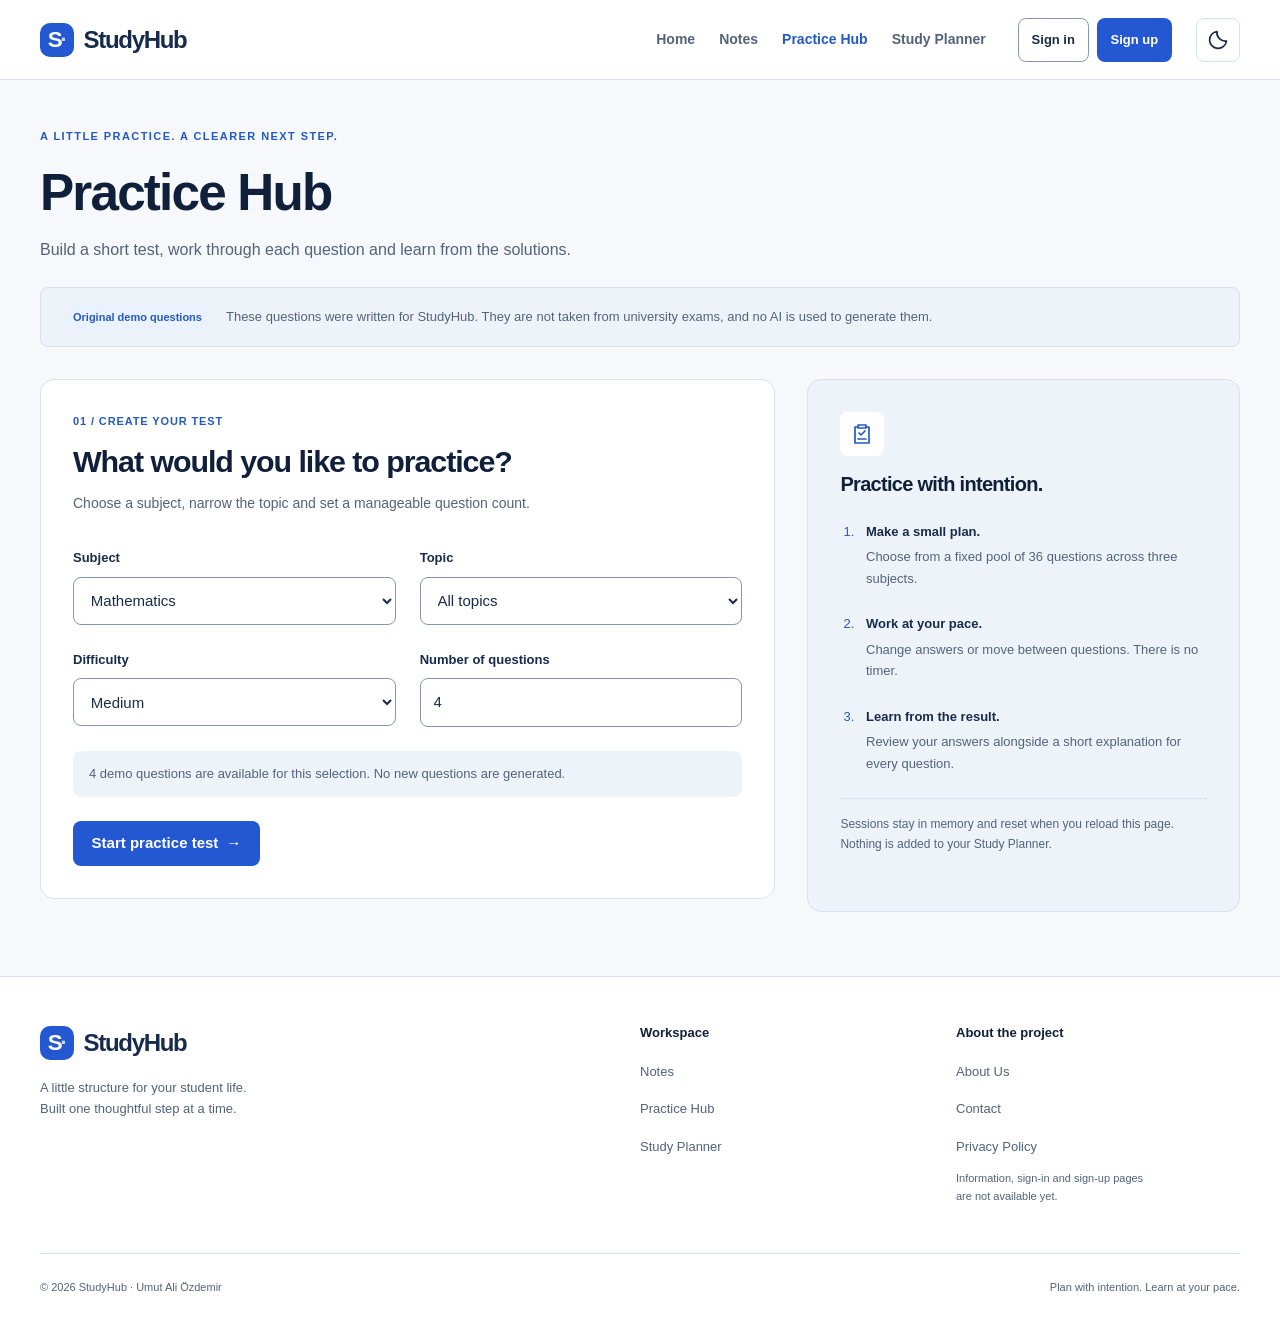
==== commit 1524d0cb: "feat: add Practice Hub and standardize English UI - Replace the exam archive with question-bank prac" ====
--- a/exams.html
+++ b/exams.html
@@ -3,157 +3,130 @@
 <head>
   <meta charset="UTF-8" />
   <meta name="viewport" content="width=device-width, initial-scale=1" />
-  <title>Exam Archive - Student Study Hub</title>
+  <meta name="description" content="Create a practice test from original StudyHub demo questions. Choose your subject, topic and difficulty, then review your results and worked solutions." />
+  <title>Practice Hub — StudyHub</title>
   <script src="theme.js"></script>
   <link rel="stylesheet" href="styles.css" />
+  <link rel="stylesheet" href="exams.css" />
 </head>
-<body>
-<nav class="main-nav">
-  <a class="logo" href="index.html" aria-label="StudyHub home"><span class="brand-mark" aria-hidden="true">S<span>·</span></span>StudyHub</a>
-    <button type="button" class="theme-toggle" aria-label="Dark theme" aria-pressed="false" hidden>
-      <svg class="theme-icon-moon" viewBox="0 0 24 24" aria-hidden="true"><path d="M20.5 13A8.5 8.5 0 0 1 11 3.5 8.5 8.5 0 1 0 20.5 13Z"/></svg>
-      <svg class="theme-icon-sun" viewBox="0 0 24 24" aria-hidden="true"><circle cx="12" cy="12" r="4"/><path d="M12 2v2m0 16v2M2 12h2m16 0h2M5 5l1.5 1.5m11 11L19 19M5 19l1.5-1.5m11-11L19 5"/></svg>
-    </button>
-  <button type="button" class="nav-toggle" aria-label="Toggle navigation" aria-expanded="false" aria-controls="primary-navigation">
-    <span aria-hidden="true"></span>
-    <span aria-hidden="true"></span>
-    <span aria-hidden="true"></span>
-  </button>
-  <div class="nav-right" id="primary-navigation">
-    <ul class="nav-links">
-      <li><a href="index.html">Home</a></li>
-      <li><a href="notes.html">Notes</a></li>
-      <li><a href="exams.html" aria-current="page">Exam Archive</a></li>
-      <li><a href="planner.html">Study Planner</a></li>
-    </ul>
+<body class="practice-page">
+  <a class="skip-link" href="#main-content">Skip to content</a>
+  <header>
+    <nav class="main-nav" aria-label="Main navigation">
+      <a class="logo" href="index.html" aria-label="StudyHub home"><span class="brand-mark" aria-hidden="true">S<span>·</span></span>StudyHub</a>
+      <button type="button" class="theme-toggle" aria-label="Dark theme" aria-pressed="false" hidden>
+        <svg class="theme-icon-moon" viewBox="0 0 24 24" aria-hidden="true"><path d="M20.5 13A8.5 8.5 0 0 1 11 3.5 8.5 8.5 0 1 0 20.5 13Z"/></svg>
+        <svg class="theme-icon-sun" viewBox="0 0 24 24" aria-hidden="true"><circle cx="12" cy="12" r="4"/><path d="M12 2v2m0 16v2M2 12h2m16 0h2M5 5l1.5 1.5m11 11L19 19M5 19l1.5-1.5m11-11L19 5"/></svg>
+      </button>
+      <button type="button" class="nav-toggle" aria-label="Toggle navigation" aria-expanded="false" aria-controls="primary-navigation">
+        <span aria-hidden="true"></span><span aria-hidden="true"></span><span aria-hidden="true"></span>
+      </button>
+      <div class="nav-right" id="primary-navigation">
+        <ul class="nav-links">
+          <li><a href="index.html">Home</a></li>
+          <li><a href="notes.html">Notes</a></li>
+          <li><a href="exams.html" aria-current="page">Practice Hub</a></li>
+          <li><a href="planner.html">Study Planner</a></li>
+        </ul>
+        <div class="auth-buttons">
+          <a href="login.html" class="btn-login" title="The sign-in page is not available yet">Sign in</a>
+          <a href="register.html" class="btn-signup" title="The sign-up page is not available yet">Sign up</a>
+        </div>
+      </div>
+    </nav>
+  </header>
 
-    <div class="auth-buttons">
-      <a href="login.html" class="btn-login">Giriş Yap</a>
-      <a href="register.html" class="btn-signup">Kayıt Ol</a>
-    </div>
-  </div>
+  <main id="main-content" class="practice-main page-shell">
+    <section class="practice-intro" aria-labelledby="practice-title">
+      <p class="eyebrow">A LITTLE PRACTICE. A CLEARER NEXT STEP.</p>
+      <h1 id="practice-title">Practice Hub</h1>
+      <p>Build a short test, work through each question and learn from the solutions.</p>
+      <div class="practice-notice"><span class="practice-badge">Original demo questions</span><p>These questions were written for StudyHub. They are not taken from university exams, and no AI is used to generate them.</p></div>
+    </section>
 
-</nav>
+    <section id="practice-setup" class="practice-setup" aria-labelledby="setup-title">
+      <div class="practice-panel">
+        <p class="practice-kicker">01 / CREATE YOUR TEST</p>
+        <h2 id="setup-title" tabindex="-1">What would you like to practice?</h2>
+        <p class="practice-muted">Choose a subject, narrow the topic and set a manageable question count.</p>
+        <form id="practice-form">
+          <div class="practice-fields">
+            <div class="practice-field"><label for="practice-subject">Subject</label><select id="practice-subject" name="subject" required></select></div>
+            <div class="practice-field"><label for="practice-topic">Topic</label><select id="practice-topic" name="topic" required></select></div>
+            <div class="practice-field"><label for="practice-difficulty">Difficulty</label><select id="practice-difficulty" name="difficulty" required><option value="easy">Easy</option><option value="medium" selected>Medium</option><option value="hard">Hard</option></select></div>
+            <div class="practice-field"><label for="practice-count">Number of questions</label><input id="practice-count" name="count" type="number" min="1" max="36" step="1" value="4" aria-describedby="practice-availability practice-error" required /></div>
+          </div>
+          <p id="practice-availability" class="practice-availability" role="status" aria-live="polite" aria-atomic="true"></p>
+          <p id="practice-error" class="practice-error" role="alert"></p>
+          <button id="practice-start" class="button button-primary" type="submit" disabled>Start practice test <span aria-hidden="true">→</span></button>
+        </form>
+        <noscript><p class="practice-error">Enable JavaScript to create and complete a practice test. No test can run without it.</p></noscript>
+      </div>
+      <aside class="practice-guide" aria-labelledby="guide-title">
+        <span class="practice-guide-icon" aria-hidden="true"><svg viewBox="0 0 24 24"><path d="M9 11l2 2 4-4M8 3h8v3H8z"/><path d="M8 5H5v16h14V5h-3M8 17h8"/></svg></span>
+        <h2 id="guide-title">Practice with intention.</h2>
+        <ol><li><strong>Make a small plan.</strong><span>Choose from a fixed pool of <span id="practice-bank-size">36</span> questions across three subjects.</span></li><li><strong>Work at your pace.</strong><span>Change answers or move between questions. There is no timer.</span></li><li><strong>Learn from the result.</strong><span>Review your answers alongside a short explanation for every question.</span></li></ol>
+        <p class="practice-session-note">Sessions stay in memory and reset when you reload this page. Nothing is added to your Study Planner.</p>
+      </aside>
+    </section>
 
+    <section id="practice-session" class="practice-session" aria-labelledby="question-title" hidden>
+      <div class="practice-panel practice-question-panel">
+        <div class="practice-question-top"><p id="question-counter" class="practice-kicker" role="status" aria-live="polite" aria-atomic="true"></p><span id="question-topic" class="practice-badge"></span></div>
+        <h2 id="question-title" tabindex="-1"></h2>
+        <form id="practice-answer-form"><fieldset id="answer-options"><legend>Choose one answer</legend></fieldset></form>
+        <button id="clear-answer" class="practice-text-button" type="button" disabled>Clear answer</button>
+        <div class="practice-question-navigation"><button id="previous-question" class="button button-secondary" type="button">← Previous</button><button id="next-question" class="button button-primary" type="button">Next question →</button></div>
+      </div>
+      <aside class="practice-session-panel" aria-labelledby="session-title">
+        <p class="practice-kicker">YOUR SESSION</p><h2 id="session-title">One question at a time.</h2>
+        <dl id="session-settings" class="practice-session-settings"></dl>
+        <label for="practice-progress">Answered questions</label><progress id="practice-progress" max="4" value="0"></progress><p id="practice-answered" class="practice-muted"></p>
+        <p class="practice-session-note">You can finish at any time. Unanswered questions count as blank. Reloading the page clears this session.</p>
+        <button id="finish-practice" class="button button-secondary" type="button">Finish test</button>
+      </aside>
+    </section>
 
-
-  <main>
-    <section class="exam-archive container">
-      <h2>Exam Archive</h2>
-
-      <div class="exam-filters">
-        <select id="course-filter" class="filter-dropdown">
-          <option value="">All Courses</option>
-          <option value="math">Mathematics</option>
-          <option value="cs">Computer Science</option>
-          <option value="physics">Physics</option>
-          <option value="biology">Biology</option>
-        </select>
-
-        <select id="exam-type-filter" class="filter-dropdown">
-          <option value="">All Exam Types</option>
-          <option value="midterm">Midterm</option>
-          <option value="final">Final</option>
-          <option value="resit">Resit</option>
-          <option value="quiz">Quiz</option>
-        </select>
-
-        <input type="text" id="exam-search" placeholder="Search exams" class="search-input" />
-      </div>
-
-      <div class="exam-grid">
-        <!-- Dynamic exams here -->
-      </div>
-
-      <div class="upload-exam-section">
-        <h3>Upload Exam Paper</h3>
-        <form id="exam-upload-form">
-          <div class="form-group">
-            <select id="upload-university" required>
-              <option value="">Select University</option>
-              <option value="mit">MIT</option>
-              <option value="harvard">Harvard</option>
-              <option value="stanford">Stanford</option>
-            </select>
-          </div>
-          <div class="form-group">
-            <select id="upload-course" required>
-              <option value="">Select Course</option>
-              <option value="math">Mathematics</option>
-              <option value="cs">Computer Science</option>
-              <option value="physics">Physics</option>
-              <option value="biology">Biology</option>
-            </select>
-          </div>
-          <div class="form-group">
-            <select id="upload-exam-type" required>
-              <option value="">Exam Type</option>
-              <option value="midterm">Midterm</option>
-              <option value="final">Final</option>
-              <option value="resit">Resit</option>
-              <option value="quiz">Quiz</option>
-            </select>
-          </div>
-          <div class="form-group">
-            <input type="text" id="exam-title" placeholder="Exam Title" required />
-          </div>
-          <div class="form-group">
-            <input type="text" id="exam-topic" placeholder="Topic/Subject" required />
-          </div>
-          <div class="form-group">
-            <input type="file" id="exam-file" accept=".pdf" required />
-          </div>
-          <button type="submit" class="upload-btn">Upload Exam</button>
-        </form>
-      </div>
+    <section id="practice-results" class="practice-results" aria-labelledby="results-title" hidden>
+      <div class="practice-results-header"><div><p class="practice-kicker">03 / REFLECT AND TRY AGAIN</p><h2 id="results-title" tabindex="-1">Your practice results</h2><p id="results-context" class="practice-muted"></p></div><div class="practice-result-actions"><button id="restart-practice" class="button button-secondary" type="button">Restart this test</button><button id="new-practice" class="button button-primary" type="button">Create a new test</button></div></div>
+      <dl class="practice-score-grid"><div><dt>Correct</dt><dd id="score-correct">0</dd></div><div><dt>Incorrect</dt><dd id="score-incorrect">0</dd></div><div><dt>Blank</dt><dd id="score-blank">0</dd></div><div class="practice-score-highlight"><dt>Accuracy</dt><dd id="score-percentage">0%</dd></div></dl>
+      <p class="practice-score-note">Accuracy = correct answers ÷ total questions, including blanks, rounded to the nearest whole percent. These are practice results, not an official assessment.</p>
+      <div class="practice-review-heading"><h2>Review the solutions</h2><p class="practice-muted">Your response, the correct answer and the reasoning behind it.</p></div>
+      <ol id="practice-review" class="practice-review-list"></ol>
     </section>
   </main>
 
-<footer>
-  <div class="main-footer">
-    <div class="footer-left">
-      <h3>Quick Links</h3>
-      <ul class="quick-links">
-        <li><a href="about.html">About Us</a></li>
-        <li><a href="notes.html">Notes</a></li>
-        <li><a href="exams.html">Exam Archive</a></li>
-        <li><a href="planner.html">Study Planner</a></li>
-        <li><a href="contact.html">Contact</a></li>
-        <li><a href="privacy.html">Privacy Policy</a></li>
-      </ul>
-      
+  <footer class="home-footer">
+    <div class="home-footer-grid page-shell">
+      <div class="footer-brand">
+        <a class="logo" href="index.html"><span class="brand-mark" aria-hidden="true">S<span>·</span></span>StudyHub</a>
+        <p>A little structure for your student life.<br />Built one thoughtful step at a time.</p>
+      </div>
+      <div>
+        <h2>Workspace</h2>
+        <ul>
+          <li><a href="notes.html">Notes</a></li>
+          <li><a href="exams.html" aria-current="page">Practice Hub</a></li>
+          <li><a href="planner.html">Study Planner</a></li>
+        </ul>
+      </div>
+      <div>
+        <h2>About the project</h2>
+        <ul>
+          <li><a href="about.html">About Us</a></li>
+          <li><a href="contact.html">Contact</a></li>
+          <li><a href="privacy.html">Privacy Policy</a></li>
+        </ul>
+        <p class="footer-small">Information, sign-in and sign-up pages are not available yet.</p>
+      </div>
     </div>
-
-    <div class="footer-middle">
-      <h3>StudyHub</h3>
-      <p>
-        Streamline your academic journey with us. We provide tools and resources to make your studies easier and more effective.
-      </p>
-      <div class="social-media" aria-label="Social Media Links">
-        <a href="#" aria-label="Instagram"><i class="fab fa-instagram"></i></a>
-        <a href="#" aria-label="Twitter"><i class="fab fa-twitter"></i></a>
-        <a href="#" aria-label="LinkedIn"><i class="fab fa-linkedin"></i></a>
-      </div>
-
-      
+    <div class="home-footer-bottom page-shell">
+      <span>© 2026 StudyHub · Umut Ali Özdemir</span>
+      <span>Plan with intention. Learn at your pace.</span>
     </div>
-
-    <div class="footer-right">
-      <h3>Contact & Support</h3>
-      <form class="footer-form" onsubmit="return false;">
-        <input type="text" placeholder="Your Name" required maxlength="50" />
-        <input type="email" placeholder="Your Email" required maxlength="50" />
-        <textarea rows="3" placeholder="Your Message" maxlength="300"></textarea>
-        <button type="submit">Send</button>
-      </form>
-    </div>
-</div>
-
-  <div class="footer-bottom">
-    © 2025 StudyHub. All rights reserved by Umut Ali Özdemir.
-  </div>
-</footer>
-
+  </footer>
   <script src="script.js"></script>
+  <script src="practice-questions.js"></script>
+  <script src="practice.js"></script>
 </body>
 </html>
--- a/exams.css
+++ b/exams.css
@@ -0,0 +1,568 @@
+/* Practice Hub only. Shared theme, typography and controls live in styles.css. */
+
+.practice-page [hidden] {
+    display: none !important;
+}
+
+.practice-page .practice-main {
+    padding-block: var(--space-12) var(--space-16);
+}
+
+.practice-page .practice-intro {
+    margin-bottom: var(--space-8);
+}
+
+.practice-page .practice-intro h1 {
+    margin-block: var(--space-4) var(--space-3);
+    font-size: clamp(2.2rem, 4vw, 3.2rem);
+}
+
+.practice-page .practice-intro > p:not(.eyebrow) {
+    color: var(--text-muted);
+    max-width: 700px;
+}
+
+.practice-page .practice-notice {
+    display: flex;
+    align-items: center;
+    gap: var(--space-4);
+    margin-top: var(--space-6);
+    padding: var(--space-4) var(--space-6);
+    border: 1px solid var(--border);
+    border-radius: var(--radius-sm);
+    background: var(--surface-subtle);
+}
+
+.practice-page .practice-notice p {
+    color: var(--text-muted);
+    font-size: 0.8125rem;
+}
+
+.practice-page .practice-badge {
+    display: inline-flex;
+    padding: var(--space-1) var(--space-2);
+    border-radius: 5px;
+    color: var(--accent);
+    background: var(--accent-soft);
+    font-size: 0.6875rem;
+    font-weight: 650;
+}
+
+.practice-page .practice-notice .practice-badge {
+    flex-shrink: 0;
+}
+
+.practice-page .practice-setup {
+    display: grid;
+    grid-template-columns: minmax(0, 1.7fr) minmax(260px, 1fr);
+    gap: var(--space-8);
+    align-items: start;
+}
+
+.practice-page .practice-panel, .practice-page .practice-guide, .practice-page .practice-session-panel {
+    min-width: 0;
+    padding: var(--space-8);
+    border: 1px solid var(--border);
+    border-radius: var(--radius-md);
+    background: var(--surface);
+}
+
+.practice-page .practice-panel h2, .practice-page .practice-results-header h2 {
+    margin-block: var(--space-3);
+    font-size: clamp(1.4rem, 2.4vw, 1.9rem);
+}
+
+.practice-page .practice-kicker {
+    color: var(--accent);
+    font-size: 0.6875rem;
+    font-weight: 650;
+    letter-spacing: 0.08em;
+}
+
+.practice-page .practice-muted {
+    color: var(--text-muted);
+    font-size: 0.875rem;
+}
+
+.practice-page #practice-form {
+    margin-top: var(--space-8);
+}
+
+.practice-page .practice-fields {
+    display: grid;
+    grid-template-columns: repeat(2, minmax(0, 1fr));
+    gap: var(--space-6);
+}
+
+.practice-page .practice-field {
+    display: flex;
+    flex-direction: column;
+    gap: var(--space-2);
+    min-width: 0;
+}
+
+.practice-page .practice-field label {
+    font-size: 0.8125rem;
+    font-weight: 600;
+}
+
+.practice-page .practice-field select, .practice-page .practice-field input {
+    width: 100%;
+    min-width: 0;
+    min-height: 48px;
+    padding: 0.7rem 0.8rem;
+    border: 1px solid var(--input-border);
+    border-radius: var(--radius-sm);
+    color: var(--primary-text);
+    background: var(--surface);
+    font-size: 0.9375rem;
+}
+
+.practice-page .practice-field input[aria-invalid="true"] {
+    border-color: var(--danger);
+}
+
+.practice-page .practice-availability {
+    margin-top: var(--space-6);
+    padding: var(--space-3) var(--space-4);
+    border-radius: var(--radius-sm);
+    color: var(--text-muted);
+    background: var(--surface-subtle);
+    font-size: 0.8125rem;
+}
+
+.practice-page .practice-error {
+    color: var(--danger);
+    font-size: 0.875rem;
+    margin-block: var(--space-3);
+}
+
+.practice-page .practice-error:empty {
+    margin: 0;
+}
+
+.practice-page #practice-start {
+    margin-top: var(--space-6);
+}
+
+.practice-page .practice-guide {
+    background: var(--surface-subtle);
+}
+
+.practice-page .practice-guide-icon {
+    display: inline-flex;
+    align-items: center;
+    justify-content: center;
+    width: 44px;
+    height: 44px;
+    color: var(--accent);
+    background: var(--surface);
+    border-radius: var(--radius-sm);
+}
+
+.practice-page .practice-guide h2 {
+    font-size: 1.25rem;
+    margin-block: var(--space-4) var(--space-6);
+}
+
+.practice-page .practice-guide ol {
+    list-style-position: outside;
+    padding-left: 1.1rem;
+}
+
+.practice-page .practice-guide li {
+    padding-left: var(--space-2);
+    margin-bottom: var(--space-6);
+    color: var(--accent);
+    font-size: 0.8125rem;
+}
+
+.practice-page .practice-guide li strong {
+    display: block;
+    margin-bottom: var(--space-1);
+    color: var(--primary-text);
+}
+
+.practice-page .practice-guide li > span {
+    display: block;
+    color: var(--text-muted);
+}
+
+.practice-page .practice-session-note {
+    margin-block: var(--space-6);
+    padding-top: var(--space-4);
+    border-top: 1px solid var(--border);
+    color: var(--text-muted);
+    font-size: 0.75rem;
+}
+
+.practice-page .practice-session {
+    display: grid;
+    grid-template-columns: minmax(0, 1fr) 280px;
+    gap: var(--space-8);
+    align-items: start;
+}
+
+.practice-page .practice-question-top {
+    display: flex;
+    align-items: center;
+    justify-content: space-between;
+    flex-wrap: wrap;
+    gap: var(--space-3);
+    margin-bottom: var(--space-6);
+}
+
+.practice-page .practice-question-panel h2 {
+    line-height: 1.5;
+    letter-spacing: -0.025em;
+    overflow-wrap: anywhere;
+}
+
+.practice-page #answer-options {
+    display: grid;
+    gap: var(--space-3);
+    margin-top: var(--space-6);
+    padding: 0;
+    border: 0;
+    min-width: 0;
+}
+
+.practice-page #answer-options legend {
+    padding-bottom: var(--space-3);
+    color: var(--text-muted);
+    font-size: 0.8125rem;
+}
+
+.practice-page .practice-option {
+    display: flex;
+    align-items: center;
+    gap: var(--space-3);
+    min-height: 60px;
+    padding: var(--space-4);
+    border: 1px solid var(--input-border);
+    border-radius: var(--radius-sm);
+    background: var(--surface);
+    cursor: pointer;
+}
+
+.practice-page .practice-option:hover {
+    background: var(--surface-subtle);
+}
+
+.practice-page .practice-option:has(input:checked) {
+    border-color: var(--accent);
+    background: var(--accent-soft);
+}
+
+.practice-page .practice-option:focus-within {
+    outline: 3px solid var(--accent);
+    outline-offset: 3px;
+}
+
+.practice-page .practice-option input {
+    flex-shrink: 0;
+    width: 18px;
+    height: 18px;
+}
+
+.practice-page .practice-option-letter {
+    display: inline-flex;
+    align-items: center;
+    justify-content: center;
+    flex-shrink: 0;
+    width: 28px;
+    height: 28px;
+    border: 1px solid var(--border);
+    border-radius: 5px;
+    color: var(--text-muted);
+    font-size: 0.75rem;
+}
+
+.practice-page .practice-option-text {
+    min-width: 0;
+    overflow-wrap: anywhere;
+    font-size: 0.9375rem;
+}
+
+.practice-page .practice-text-button {
+    padding-block: var(--space-3);
+    border: 0;
+    color: var(--accent);
+    background: transparent;
+    font-size: 0.8125rem;
+    text-decoration: underline;
+    text-underline-offset: 0.2em;
+}
+
+.practice-page .practice-text-button:disabled {
+    color: var(--text-muted);
+    cursor: not-allowed;
+    text-decoration: none;
+}
+
+.practice-page .practice-question-navigation {
+    display: flex;
+    justify-content: space-between;
+    gap: var(--space-3);
+    margin-top: var(--space-6);
+    padding-top: var(--space-6);
+    border-top: 1px solid var(--border);
+}
+
+.practice-page .button:disabled {
+    color: var(--text-muted);
+    border-color: var(--border);
+    background: var(--surface-subtle);
+    cursor: not-allowed;
+}
+
+.practice-page .practice-session-panel h2 {
+    font-size: 1.125rem;
+    margin-block: var(--space-3) var(--space-6);
+}
+
+.practice-page .practice-session-settings {
+    display: grid;
+    gap: var(--space-4);
+    margin-bottom: var(--space-6);
+}
+
+.practice-page .practice-session-settings dt {
+    color: var(--text-muted);
+    font-size: 0.6875rem;
+}
+
+.practice-page .practice-session-settings dd {
+    font-size: 0.875rem;
+    text-transform: capitalize;
+    overflow-wrap: anywhere;
+}
+
+.practice-page .practice-session-panel label {
+    font-size: 0.8125rem;
+    font-weight: 600;
+}
+
+.practice-page #practice-progress {
+    display: block;
+    width: 100%;
+    height: 10px;
+    margin-block: var(--space-3);
+    accent-color: var(--accent-solid);
+}
+
+.practice-page #finish-practice {
+    width: 100%;
+}
+
+.practice-page .practice-results-header {
+    display: flex;
+    justify-content: space-between;
+    align-items: center;
+    gap: var(--space-6);
+    margin-bottom: var(--space-8);
+}
+
+.practice-page .practice-result-actions {
+    display: flex;
+    flex-wrap: wrap;
+    gap: var(--space-3);
+}
+
+.practice-page .practice-score-grid {
+    display: grid;
+    grid-template-columns: repeat(4, minmax(0, 1fr));
+    gap: var(--space-4);
+}
+
+.practice-page .practice-score-grid > div {
+    min-width: 0;
+    padding: var(--space-6);
+    border: 1px solid var(--border);
+    border-radius: var(--radius-md);
+    background: var(--surface);
+}
+
+.practice-page .practice-score-grid dt {
+    color: var(--text-muted);
+    font-size: 0.8125rem;
+}
+
+.practice-page .practice-score-grid dd {
+    margin-top: var(--space-2);
+    color: var(--primary-text);
+    font-size: 2rem;
+    font-weight: 700;
+}
+
+.practice-page .practice-score-grid .practice-score-highlight {
+    background: var(--accent-soft);
+    border-color: var(--accent);
+}
+
+.practice-page .practice-score-highlight dd {
+    color: var(--accent);
+}
+
+.practice-page .practice-score-note {
+    margin-top: var(--space-4);
+    color: var(--text-muted);
+    font-size: 0.75rem;
+}
+
+.practice-page .practice-review-heading {
+    margin-block: var(--space-12) var(--space-6);
+}
+
+.practice-page .practice-review-heading h2 {
+    margin-bottom: var(--space-2);
+    font-size: 1.5rem;
+}
+
+.practice-page .practice-review-list {
+    display: grid;
+    gap: var(--space-6);
+    list-style: none;
+}
+
+.practice-page .practice-review-item {
+    min-width: 0;
+    padding: var(--space-8);
+    border: 1px solid var(--border);
+    border-radius: var(--radius-md);
+    background: var(--surface);
+}
+
+.practice-page .practice-review-top {
+    display: flex;
+    align-items: center;
+    justify-content: space-between;
+    flex-wrap: wrap;
+    gap: var(--space-3);
+    margin-bottom: var(--space-4);
+}
+
+.practice-page .practice-answer-status {
+    padding: var(--space-1) var(--space-2);
+    border: 1px solid currentColor;
+    border-radius: 5px;
+    color: var(--text-muted);
+    font-size: 0.75rem;
+    font-weight: 600;
+}
+
+.practice-page .is-correct .practice-answer-status {
+    color: var(--success);
+}
+
+.practice-page .is-incorrect .practice-answer-status {
+    color: var(--danger);
+}
+
+.practice-page .practice-review-item h3 {
+    margin-bottom: var(--space-6);
+    font-size: 1.125rem;
+    line-height: 1.5;
+    letter-spacing: -0.01em;
+    overflow-wrap: anywhere;
+}
+
+.practice-page .practice-review-answers {
+    display: grid;
+    grid-template-columns: repeat(2, minmax(0, 1fr));
+    gap: var(--space-6);
+}
+
+.practice-page .practice-review-answers dt {
+    color: var(--text-muted);
+    font-size: 0.75rem;
+}
+
+.practice-page .practice-review-answers dd {
+    margin-top: var(--space-2);
+    font-size: 0.9375rem;
+    overflow-wrap: anywhere;
+}
+
+.practice-page .practice-explanation {
+    margin-top: var(--space-6);
+    padding: var(--space-4) var(--space-6);
+    border-radius: var(--radius-sm);
+    background: var(--surface-subtle);
+}
+
+.practice-page .practice-explanation h4 {
+    margin-bottom: var(--space-2);
+    font-size: 0.8125rem;
+}
+
+.practice-page .practice-explanation p {
+    color: var(--text-muted);
+    font-size: 0.875rem;
+    overflow-wrap: anywhere;
+}
+
+@media (max-width: 1000px) {
+    .practice-page .practice-setup {
+        grid-template-columns: minmax(0, 1fr) 280px;
+        gap: var(--space-6);
+    }
+    .practice-page .practice-panel, .practice-page .practice-guide, .practice-page .practice-session-panel {
+        padding: var(--space-6);
+    }
+    .practice-page .practice-results-header {
+        flex-direction: column;
+        align-items: flex-start;
+    }
+}
+
+@media (max-width: 800px) {
+    .practice-page .practice-setup, .practice-page .practice-session {
+        grid-template-columns: minmax(0, 1fr);
+    }
+    .practice-page .practice-guide ol {
+        display: grid;
+        grid-template-columns: repeat(3, minmax(0, 1fr));
+        gap: var(--space-6);
+    }
+    .practice-page .practice-guide li {
+        margin-bottom: 0;
+    }
+    .practice-page .practice-fields {
+        gap: var(--space-4);
+    }
+}
+
+@media (max-width: 600px) {
+    .practice-page .practice-main {
+        padding-top: var(--space-8);
+    }
+    .practice-page .practice-notice {
+        flex-direction: column;
+        align-items: flex-start;
+    }
+    .practice-page .practice-fields, .practice-page .practice-review-answers, .practice-page .practice-guide ol {
+        grid-template-columns: minmax(0, 1fr);
+    }
+    .practice-page .practice-score-grid {
+        grid-template-columns: repeat(2, minmax(0, 1fr));
+    }
+    .practice-page .practice-question-navigation {
+        flex-direction: column;
+    }
+    .practice-page .practice-result-actions {
+        flex-direction: column;
+        width: 100%;
+    }
+    .practice-page .practice-review-item {
+        padding: var(--space-6);
+    }
+    .practice-page .practice-score-grid > div {
+        padding: var(--space-4);
+    }
+    .practice-page .practice-option {
+        gap: var(--space-2);
+        padding: var(--space-3);
+    }
+}
+
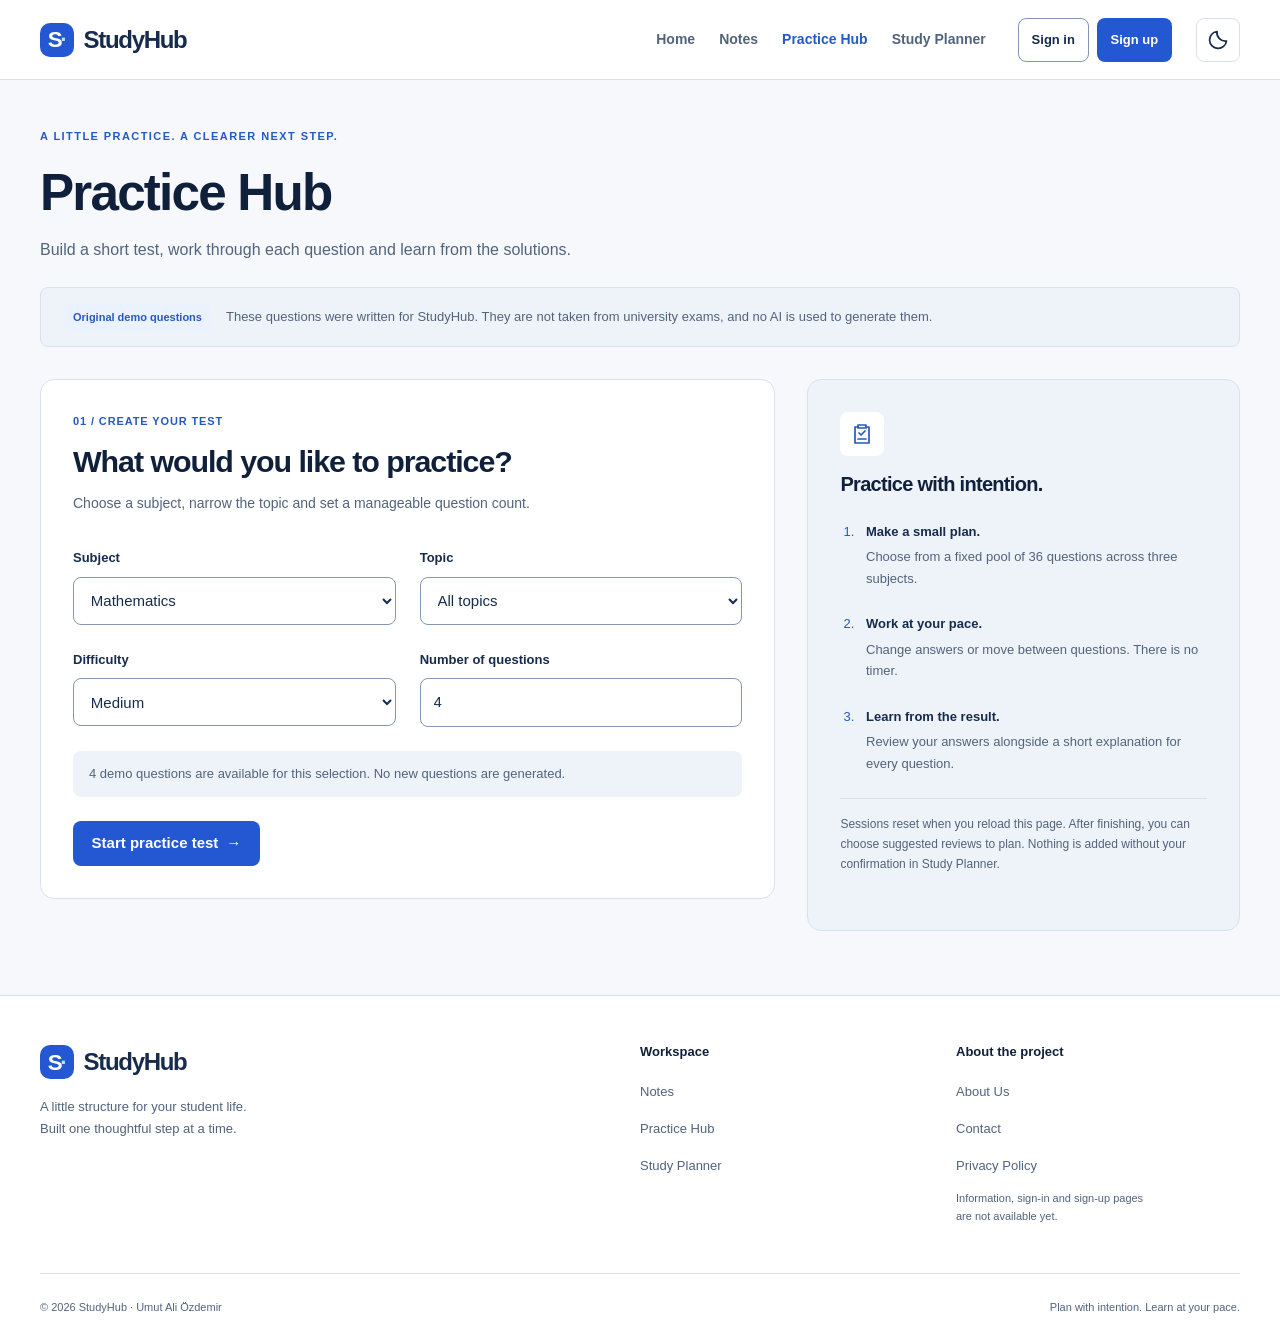
==== commit a51a766f: "feat(practice): add confirmed planner review imports - Generate deterministic topic-based review sug" ====
--- a/exams.html
+++ b/exams.html
@@ -66,7 +66,7 @@
         <span class="practice-guide-icon" aria-hidden="true"><svg viewBox="0 0 24 24"><path d="M9 11l2 2 4-4M8 3h8v3H8z"/><path d="M8 5H5v16h14V5h-3M8 17h8"/></svg></span>
         <h2 id="guide-title">Practice with intention.</h2>
         <ol><li><strong>Make a small plan.</strong><span>Choose from a fixed pool of <span id="practice-bank-size">36</span> questions across three subjects.</span></li><li><strong>Work at your pace.</strong><span>Change answers or move between questions. There is no timer.</span></li><li><strong>Learn from the result.</strong><span>Review your answers alongside a short explanation for every question.</span></li></ol>
-        <p class="practice-session-note">Sessions stay in memory and reset when you reload this page. Nothing is added to your Study Planner.</p>
+        <p class="practice-session-note">Sessions reset when you reload this page. After finishing, you can choose suggested reviews to plan. Nothing is added without your confirmation in Study Planner.</p>
       </aside>
     </section>
 
@@ -91,6 +91,15 @@
       <div class="practice-results-header"><div><p class="practice-kicker">03 / REFLECT AND TRY AGAIN</p><h2 id="results-title" tabindex="-1">Your practice results</h2><p id="results-context" class="practice-muted"></p></div><div class="practice-result-actions"><button id="restart-practice" class="button button-secondary" type="button">Restart this test</button><button id="new-practice" class="button button-primary" type="button">Create a new test</button></div></div>
       <dl class="practice-score-grid"><div><dt>Correct</dt><dd id="score-correct">0</dd></div><div><dt>Incorrect</dt><dd id="score-incorrect">0</dd></div><div><dt>Blank</dt><dd id="score-blank">0</dd></div><div class="practice-score-highlight"><dt>Accuracy</dt><dd id="score-percentage">0%</dd></div></dl>
       <p class="practice-score-note">Accuracy = correct answers ÷ total questions, including blanks, rounded to the nearest whole percent. These are practice results, not an official assessment.</p>
+      <section class="practice-panel suggested-reviews" aria-labelledby="suggested-reviews-title">
+        <h2 id="suggested-reviews-title">Suggested Reviews</h2>
+        <p class="practice-muted">Based only on incorrect or unanswered questions in this short demo test. These rule-based suggestions are not an assessment of your overall knowledge.</p>
+        <p id="suggested-review-empty" hidden>No reviews needed for this test. Every answer was correct.</p>
+        <div id="suggested-review-list" class="review-choices" role="group" aria-labelledby="suggested-reviews-title"></div>
+        <button id="plan-reviews" type="button" class="button button-primary" disabled>Plan Reviews</button>
+        <p class="practice-muted">Continue in this tab to choose a date and confirm your tasks in Study Planner.</p>
+        <p id="review-plan-feedback" class="practice-error" role="alert"></p>
+      </section>
       <div class="practice-review-heading"><h2>Review the solutions</h2><p class="practice-muted">Your response, the correct answer and the reasoning behind it.</p></div>
       <ol id="practice-review" class="practice-review-list"></ol>
     </section>
@@ -127,6 +136,7 @@
   </footer>
   <script src="script.js"></script>
   <script src="practice-questions.js"></script>
+  <script src="practice-transfer.js"></script>
   <script src="practice.js"></script>
 </body>
 </html>
--- a/styles.css
+++ b/styles.css
@@ -1230,532 +1230,24 @@
     }
 }
 
-/* --- CALENDAR PLANNER STYLES --- */
-.study-planner {
-    background-color: var(--background-color);
-    padding: 2rem 2%;
-    text-align: center;
-    max-width: 1600px;
-    margin: 0 auto;
-}
-
-.calendar-header {
-    display: flex;
-    justify-content: space-between;
-    align-items: center;
-    margin-bottom: 1.5rem;
-}
-
-.calendar-header h2 {
-    color: var(--primary-text);
-    font-size: 2rem;
-    font-weight: 700;
-}
-
-.calendar-nav-btn {
-    background: transparent;
-    border: none;
-    font-size: 1.5rem;
-    cursor: pointer;
-    color: var(--primary-text);
-    padding: 0.5rem 1rem;
-    border-radius: 8px;
-    transition: background-color 0.3s ease;
-}
-
-.calendar-nav-btn:hover {
-    background-color: var(--secondary-background);
-}
-
-.calendar-weekdays {
-    display: grid;
-    grid-template-columns: repeat(7, 1fr);
-    gap: 10px;
-    margin-bottom: 10px;
-    font-weight: 600;
-    color: var(--primary-text);
-}
-
-.calendar-grid {
-    display: grid;
-    grid-template-columns: repeat(7, 1fr);
-    gap: 8px;
-    /* responsive min heights could be set */
-}
-
-.calendar-day {
-    background-color: var(--surface);
-    border: none;
-    border-radius: 16px;
-    min-height: 100px;
-    padding: 8px;
-    box-shadow: 0 4px 15px rgba(18, 52, 88, 0.05);
-    cursor: pointer;
-    transition: transform 0.3s ease, box-shadow 0.3s ease;
-    display: flex;
-    flex-direction: column;
-    align-items: center;
-    position: relative;
-    overflow: hidden;
-}
-
-.calendar-day.empty {
-    background-color: transparent;
-    border: none;
-    box-shadow: none;
-    cursor: default;
-}
-
-.calendar-day:hover:not(.empty) {
-    transform: translateY(-6px) scale(1.02);
-    box-shadow: 0 12px 24px rgba(18, 52, 88, 0.12);
-}
-
-.calendar-day.today {
-    background-color: var(--surface);
-    border: 2px solid var(--primary-text);
-}
-
-.calendar-day.today .day-number {
-    background-color: var(--accent-solid);
-    color: var(--on-accent);
-    border-radius: 50%;
-    width: 32px;
-    height: 32px;
-    display: flex;
-    align-items: center;
-    justify-content: center;
-}
-
-.day-number {
-    font-weight: 700;
-    font-size: 1.2rem;
-    color: var(--dark-accent);
-    margin-bottom: auto;
-}
-
-.day-preview-tasks {
-    display: flex;
-    flex-wrap: wrap;
-    justify-content: center;
-    gap: 5px;
-    width: 100%;
-    margin-top: 8px;
-    margin-bottom: 4px;
-}
-
-.task-dot {
-    width: 10px;
-    height: 10px;
-    border-radius: 50%;
-    background-color: var(--accent);
-    box-shadow: 0 1px 3px rgba(0,0,0,0.1);
-}
-
-.task-dot.done {
-    background-color: var(--success);
-}
-
-.task-dot.more {
-    background-color: var(--border);
-    width: 8px;
-    height: 8px;
-    margin-top: 1px;
-}
-
-/* --- MODAL STYLES --- */
-.modal {
-    display: none; 
-    position: fixed; 
-    z-index: 2000; 
-    left: 0;
-    top: 0;
-    width: 100%; 
-    height: 100%; 
-    background-color: rgba(0,0,0,0.4); 
-    backdrop-filter: blur(5px);
-    align-items: center;
-    justify-content: center;
-}
-
-.modal.show {
-    display: flex;
-}
-
-.modal-content {
-    background-color: var(--background-color);
-    padding: 2rem;
-    border-radius: 16px;
-    width: 90%;
-    max-width: 500px;
-    box-shadow: 0 10px 30px rgba(0,0,0,0.3);
-    position: relative;
-    max-height: 90vh;
-    overflow-y: auto;
-}
-
-.close-modal {
-    color: var(--primary-text);
-    position: absolute;
-    top: 15px;
-    right: 20px;
-    font-size: 28px;
-    font-weight: bold;
-    cursor: pointer;
-    transition: color 0.3s ease;
-}
-
-.close-modal:hover {
-    color: var(--dark-accent);
-}
-
-#modal-date-title {
-    font-size: 1.8rem;
-    color: var(--dark-accent);
-    margin-bottom: 1.5rem;
-    text-align: left;
-    border-bottom: 2px solid var(--secondary-background);
-    padding-bottom: 10px;
-}
-
-.day-stats {
-    display: flex;
-    gap: 1rem;
-    margin-bottom: 1.5rem;
-}
-
-.stat-box {
-    background-color: var(--secondary-background);
-    padding: 1rem;
-    border-radius: 8px;
-    flex: 1;
-    text-align: center;
-}
-
-.stat-value {
-    display: block;
-    font-size: 1.5rem;
-    font-weight: bold;
-    color: var(--dark-accent);
-}
-
-.stat-label {
-    font-size: 0.85rem;
-    color: var(--primary-text);
-}
-
-.modal-section {
-    margin-bottom: 1.5rem;
-    text-align: left;
-}
-
-.modal-section h4 {
-    color: var(--primary-text);
-    margin-bottom: 10px;
-}
-
-#day-general-note {
-    width: 100%;
-    padding: 10px;
-    border-radius: 8px;
-    border: 1px solid var(--secondary-background);
-    resize: vertical;
-    min-height: 80px;
-    font-family: inherit;
-    font-size: 0.95rem;
-    margin-bottom: 10px;
-}
-
-.task-list {
-    list-style: none;
-    padding: 0;
-    margin-bottom: 15px;
-    display: flex;
-    flex-direction: column;
-    gap: 8px;
-}
-
-.task-item {
-    background-color: var(--surface);
-    border: 1px solid var(--secondary-background);
-    padding: 10px 12px;
-    border-radius: 8px;
-    display: flex;
-    flex-direction: column;
-    gap: 8px;
-}
-
-.task-item-header {
-    display: flex;
-    align-items: center;
-    justify-content: space-between;
-    gap: 10px;
-}
-
-.task-checkbox-wrapper {
-    display: flex;
-    align-items: center;
-    gap: 10px;
-    flex: 1;
-}
-
-.task-checkbox {
-    width: 18px;
-    height: 18px;
-    cursor: pointer;
-    accent-color: var(--primary-text);
-}
-
-.task-text {
-    font-size: 1rem;
-    color: var(--primary-text);
-    flex: 1;
-}
-
-.task-item.completed .task-text {
-    text-decoration: line-through;
-    color: var(--text-muted);
-}
-
-.btn-delete-task {
-    background: none;
-    border: none;
-    color: var(--danger);
-    cursor: pointer;
-    font-size: 1.2rem;
-    padding: 0 5px;
-}
-
-.btn-delete-task:hover {
-    color: var(--danger);
-}
-
-.task-note-input {
-    width: 100%;
-    padding: 6px 10px;
-    font-size: 0.85rem;
-    border: 1px dashed var(--secondary-background);
-    border-radius: 6px;
-    background-color: var(--surface);
-}
-
-.task-note-input:focus {
-    outline: none;
-    border-color: var(--primary-text);
-    background-color: var(--surface);
-}
-
-.add-task-form {
-    display: flex;
-    flex-direction: column;
-    gap: 10px;
-}
-
-#new-task-input {
-    flex: 1;
-    padding: 10px 15px;
-    border-radius: 8px;
-    border: 1px solid var(--secondary-background);
-    font-size: 1rem;
-}
-
-.btn-add-task {
-    background-color: var(--accent-solid);
-    color: var(--on-accent);
-    border: none;
-    border-radius: 8px;
-    width: 45px;
-    font-size: 1.5rem;
-    cursor: pointer;
-    transition: background-color 0.2s;
-}
-
-.btn-add-task:hover {
-    background-color: var(--accent-hover);
-}
-
-@media (max-width: 768px) {
-    .calendar-weekdays, .calendar-grid {
-        gap: 5px;
-    }
-    .calendar-day {
-        min-height: 80px;
-        padding: 5px;
-    }
-    .day-number {
-        font-size: 0.9rem;
-    }
-    .preview-task {
-        font-size: 0.65rem;
-        padding: 1px 4px;
-    }
-}
-
-
-.day-note-icon {
-    position: absolute;
-    top: 10px;
-    right: 10px;
-    font-size: 1.1rem;
-    color: var(--warning); /* Soft orange for note */
-}
-
-.day-progress {
-    font-size: 0.8rem;
-    font-weight: 700;
-    color: var(--primary-text);
-    margin-top: 4px;
-    background-color: var(--secondary-background);
-    padding: 2px 6px;
-    border-radius: 12px;
-}
-
-.day-progress.completed-all {
-    background-color: var(--success);
-    color: var(--background-color);
-}
-
-
-.btn-ai {
-    background: var(--accent-solid);
-    color: white;
-    border: none;
-    padding: 8px 16px;
-    border-radius: 20px;
-    font-weight: 700;
-    cursor: pointer;
-    box-shadow: var(--shadow-sm);
-    transition: transform 0.3s, box-shadow 0.3s;
-    font-size: 0.95rem;
-}
-.btn-ai:hover {
-    transform: translateY(-2px);
-    box-shadow: var(--shadow-sm);
-}
-
-
-/* --- DEADLINE TRACKER LAYOUT --- */
-.planner-layout {
-    position: relative;
-    max-width: 800px;
-    margin: 0 auto;
-}
-
-.calendar-main {
-    width: 100%;
-}
-
-.deadline-alerts-panel {
-    position: absolute;
-    top: 0;
-    left: calc(100% + 20px);
-    width: 260px;
-    background: var(--surface);
-    backdrop-filter: blur(10px);
-    border-radius: 16px;
-    padding: 1.5rem;
-    box-shadow: 0 8px 25px rgba(18, 52, 88, 0.05);
-    border: 1px solid var(--border);
-}
-
-.alerts-title {
-    color: var(--danger);
-    font-size: 1.2rem;
-    margin-bottom: 1rem;
-    font-weight: 800;
-    text-align: left;
-    border-bottom: 2px solid rgba(231, 76, 60, 0.2);
-    padding-bottom: 0.5rem;
-}
-
-.no-alerts {
-    font-size: 0.95rem;
-    color: var(--primary-text);
-    opacity: 0.7;
-    text-align: left;
-}
-
-.alert-card {
-    background: var(--surface);
-    border-left: 4px solid var(--danger);
-    padding: 12px;
-    border-radius: 8px;
-    box-shadow: 0 4px 10px rgba(0,0,0,0.05);
-    margin-bottom: 10px;
-    text-align: left;
-    animation: fadeInAlert 0.5s ease-out;
-}
-
-@keyframes fadeInAlert {
-    from { opacity: 0; transform: translateX(10px); }
-    to { opacity: 1; transform: translateX(0); }
-}
-
-.alert-title {
-    font-weight: 700;
-    color: var(--primary-text);
-    font-size: 0.95rem;
-    margin-bottom: 4px;
-}
-
-.alert-time {
-    font-size: 0.85rem;
-    color: var(--danger);
-    font-weight: 600;
-}
-
-/* Calendar Deadline Indicators */
-.calendar-day.deadline-near {
-    border: 2px solid rgba(230, 126, 34, 0.5);
-}
-
-.calendar-day.deadline-urgent {
-    border: 2px solid var(--danger);
-    box-shadow: 0 0 15px rgba(231, 76, 60, 0.2);
-}
-
-.task-dot.exam-dot {
-    background-color: var(--danger) !important;
-    box-shadow: 0 0 5px rgba(231, 76, 60, 0.5);
-}
-
-/* Task Form Updates */
-.task-input-wrapper {
-    flex: 1;
-    display: flex;
-    flex-direction: column;
-    gap: 8px;
-}
-
-.deadline-checkbox-label {
-    font-size: 0.85rem;
-    color: var(--danger);
-    font-weight: 600;
-    display: flex;
-    align-items: center;
-    gap: 5px;
-    cursor: pointer;
-}
-
-.deadline-checkbox-label input {
-    cursor: pointer;
-    accent-color: var(--danger);
-}
-
-/* Modal task list exam indicator */
-.task-item.is-exam {
-    border-left: 4px solid var(--danger);
-}
-
-@media (max-width: 1250px) {
-    .deadline-alerts-panel {
-        position: static;
-        width: 100%;
-        margin-top: 20px;
-    }
-}
-
-
+/* Opt-in review handoff controls, shared by Practice Hub and Planner. */
+.review-choices { display: grid; gap: var(--space-2); margin-block: var(--space-4); }
+.review-choice { display: flex; align-items: flex-start; gap: var(--space-3); padding: var(--space-3); background: var(--surface-subtle); border: 1px solid var(--border); border-radius: var(--radius-sm); cursor: pointer; min-width: 0; }
+.review-choice input { flex-shrink: 0; width: 18px; height: 18px; margin-top: 3px; }
+.review-choice > span { min-width: 0; overflow-wrap: anywhere; }
+.review-choice strong, .review-choice span span, .review-choice small { display: block; }
+.review-choice strong { font-size: .875rem; }
+.review-choice span span, .review-choice small { color: var(--text-muted); font-size: .8125rem; }
+.review-import { margin-bottom: var(--space-6); }
+.review-import-actions { display: flex; flex-wrap: wrap; gap: var(--space-3); align-items: end; }
+.review-import-actions label { display: grid; gap: var(--space-2); font-size: .875rem; }
+.review-import-actions input { min-height: 44px; border: 1px solid var(--input-border); border-radius: var(--radius-sm); padding: 8px 12px; max-width: 100%; }
+.review-import-feedback { color: var(--danger); font-size: .875rem; margin-top: var(--space-3); }
+.suggested-reviews { margin-block: var(--space-6); }
+.suggested-reviews .practice-muted { margin-block: var(--space-3); }
+@media (min-width: 601px) {
+    .review-choices { grid-template-columns: repeat(2, minmax(0, 1fr)); }
+}
 
 @media (prefers-reduced-motion: reduce) {
     *, *::before, *::after { animation: none !important; transition: none !important; scroll-behavior: auto !important; }
